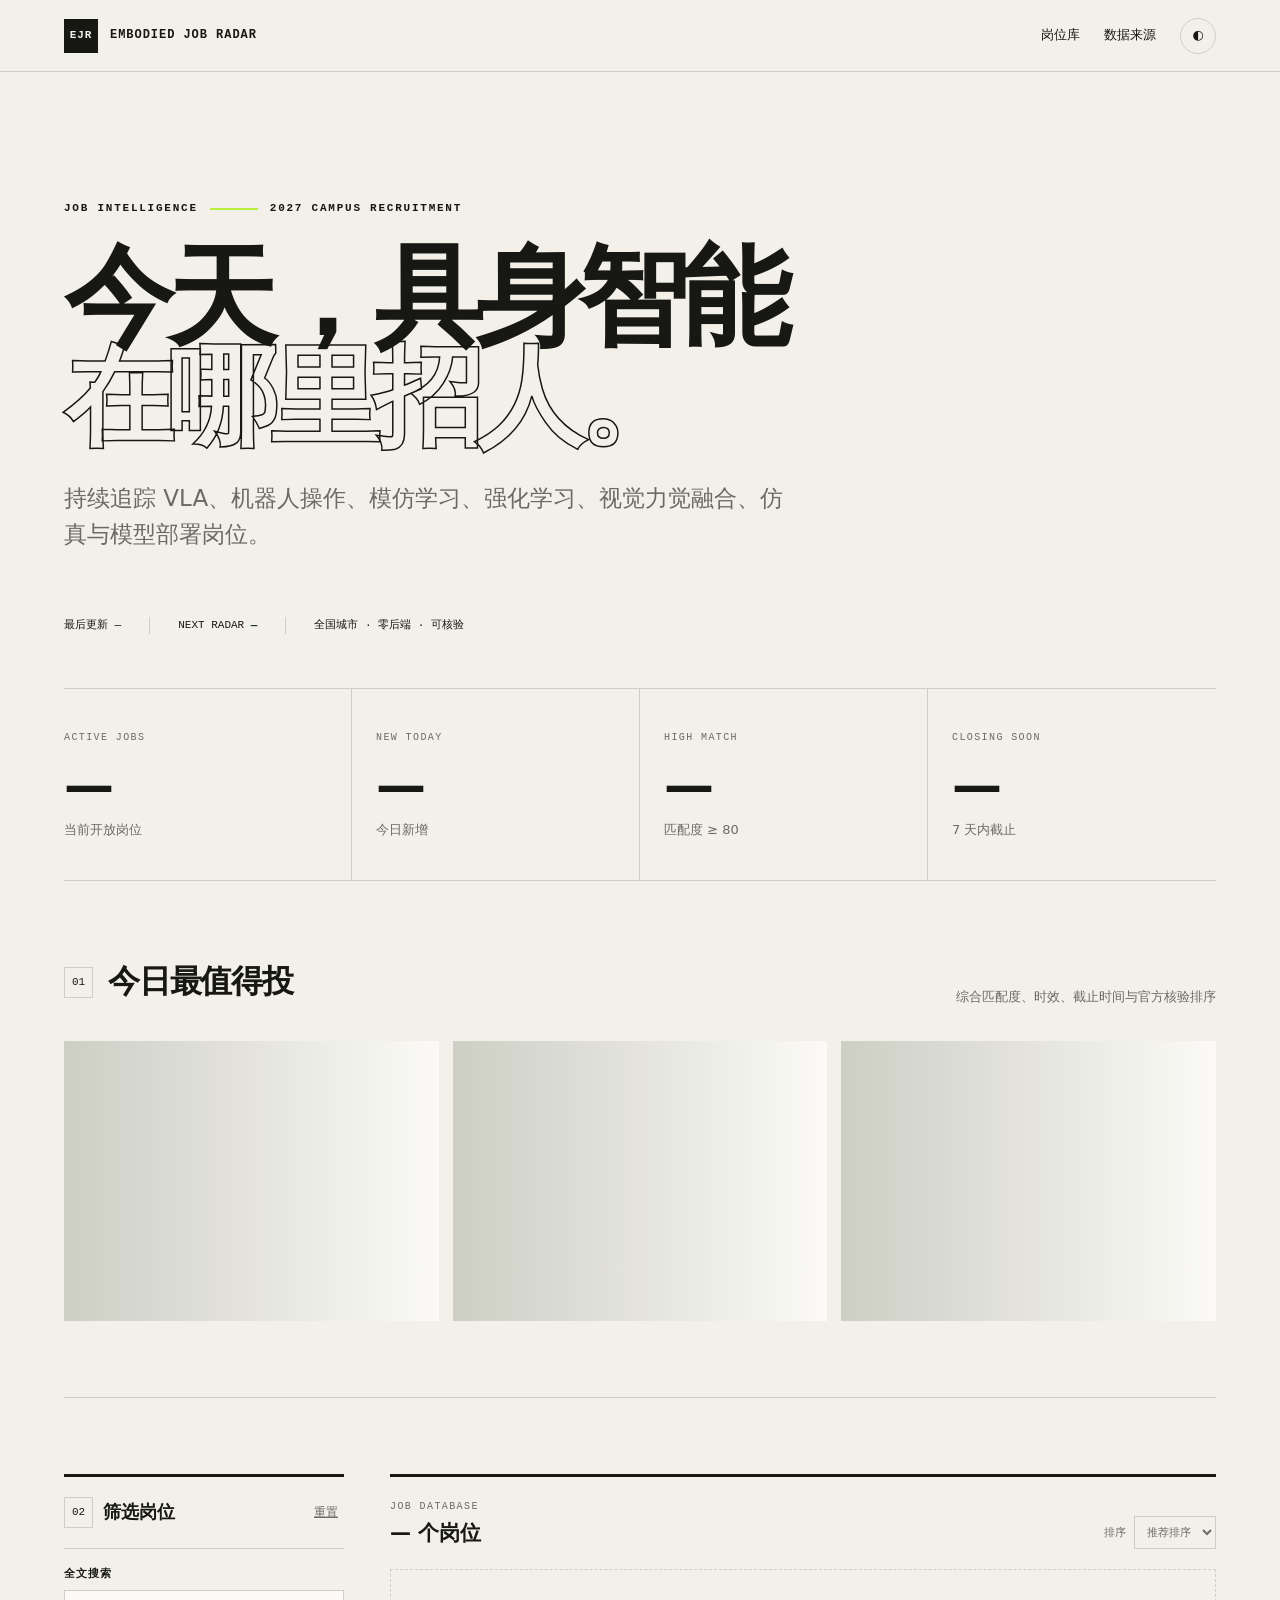
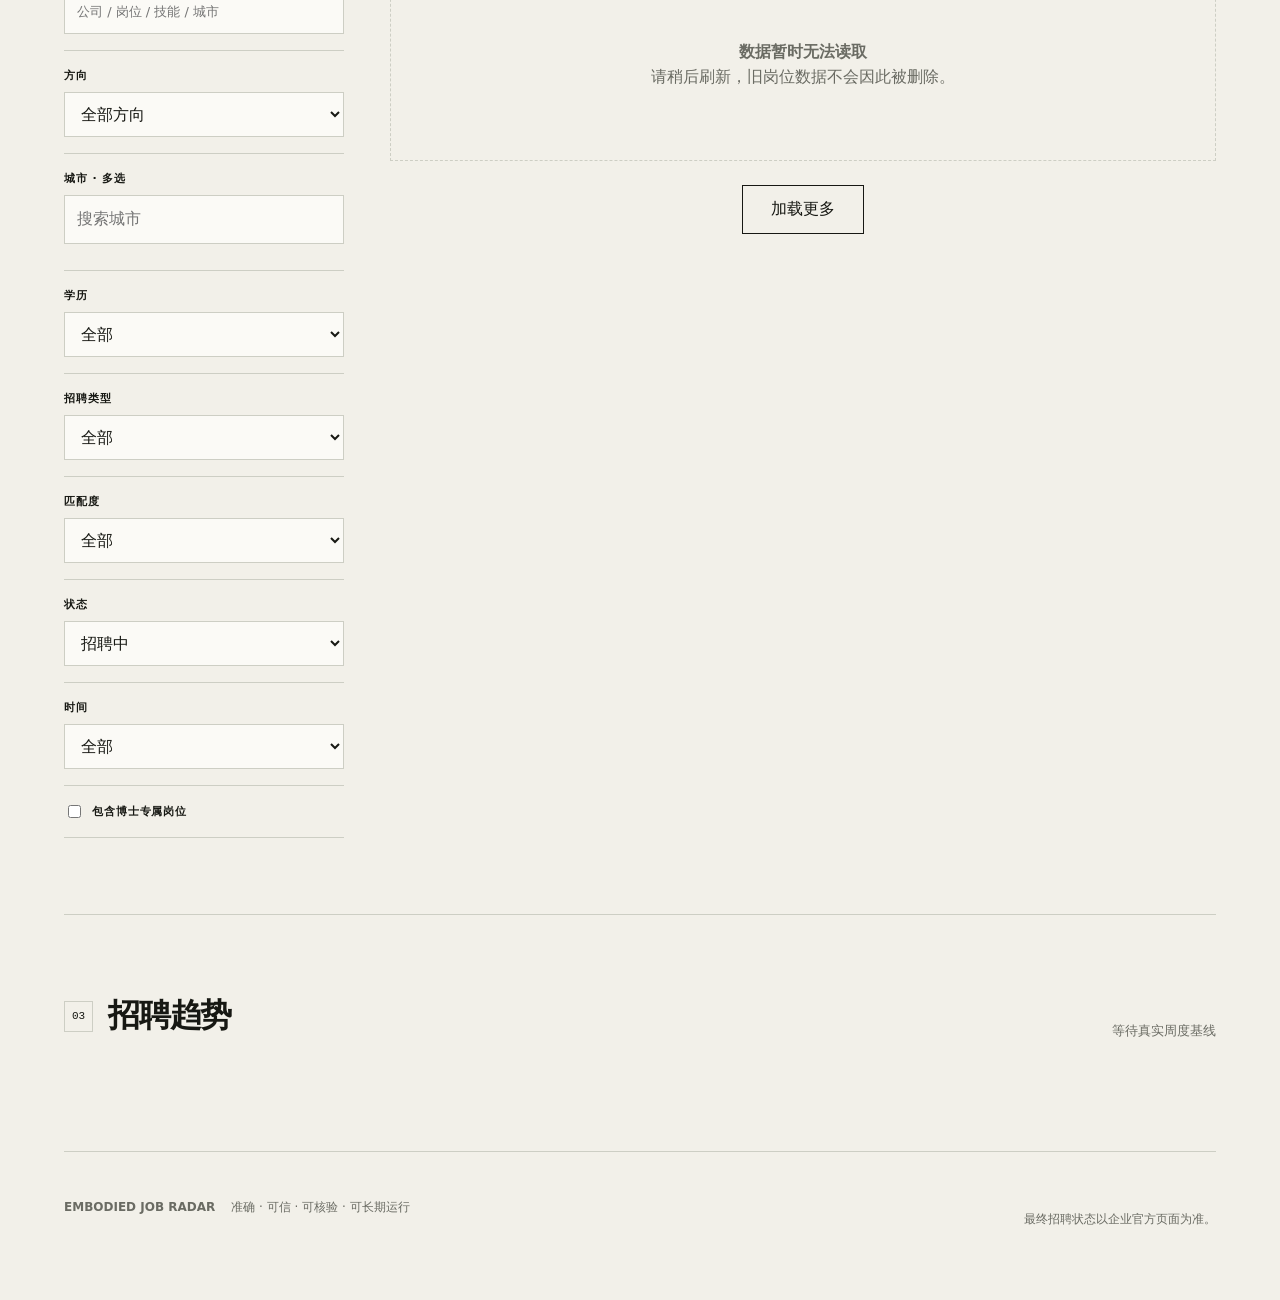
==== web/index.html @ 6707a31b "feat: launch Embodied Job Radar" ====
<!doctype html>
<html lang="zh-CN">
<head>
  <meta charset="utf-8">
  <meta name="viewport" content="width=device-width,initial-scale=1">
  <title>Embodied Job Radar｜具身智能校招岗位追踪</title>
  <meta name="description" content="持续追踪VLA、机器人操作、模仿学习、强化学习、视觉力觉融合、仿真与模型部署岗位。">
  <meta property="og:title" content="Embodied Job Radar｜具身智能校招岗位追踪">
  <meta property="og:description" content="真实、可信、可核验的具身智能岗位雷达。">
  <meta property="og:type" content="website">
  <link rel="stylesheet" href="assets/style.css">
</head>
<body>
  <header class="topbar">
    <a class="brand" href="./" aria-label="Embodied Job Radar 首页"><span class="brand-mark">EJR</span><span>EMBODIED JOB RADAR</span></a>
    <nav><a href="#jobs">岗位库</a><a href="sources/">数据来源</a><button id="themeButton" class="icon-button" type="button" aria-label="切换主题">◐</button></nav>
  </header>

  <main>
    <section class="hero">
      <div class="eyebrow">JOB INTELLIGENCE <span></span> 2027 CAMPUS RECRUITMENT</div>
      <h1>今天，具身智能<br><em>在哪里招人。</em></h1>
      <p>持续追踪 VLA、机器人操作、模仿学习、强化学习、视觉力觉融合、仿真与模型部署岗位。</p>
      <div class="hero-meta"><span id="lastUpdate">最后更新 —</span><span>NEXT RADAR <b id="nextRadar">—</b></span><span>全国城市 · 零后端 · 可核验</span></div>
    </section>

    <section class="stat-grid" aria-label="岗位统计">
      <article><small>ACTIVE JOBS</small><strong id="statActive">—</strong><span>当前开放岗位</span></article>
      <article><small>NEW TODAY</small><strong id="statNew">—</strong><span>今日新增</span></article>
      <article><small>HIGH MATCH</small><strong id="statHigh">—</strong><span>匹配度 ≥ 80</span></article>
      <article><small>CLOSING SOON</small><strong id="statClosing">—</strong><span>7 天内截止</span></article>
    </section>

    <section class="priority-section">
      <div class="section-heading"><div><span class="index">01</span><h2>今日最值得投</h2></div><p>综合匹配度、时效、截止时间与官方核验排序</p></div>
      <div id="priorityJobs" class="priority-grid"><div class="skeleton"></div><div class="skeleton"></div><div class="skeleton"></div></div>
    </section>

    <section id="jobs" class="jobs-layout">
      <aside class="filters">
        <div class="filter-header"><div><span class="index">02</span><h2>筛选岗位</h2></div><button id="resetFilters" type="button">重置</button></div>
        <label class="search-field"><span>全文搜索</span><input id="searchInput" type="search" placeholder="公司 / 岗位 / 技能 / 城市" autocomplete="off"></label>
        <label><span>方向</span><select id="topicFilter"><option value="">全部方向</option></select></label>
        <div class="city-filter"><span>城市 · 多选</span><input id="citySearch" type="search" placeholder="搜索城市"><div id="cityOptions" class="city-options"></div></div>
        <label><span>学历</span><select id="degreeFilter"><option value="">全部</option><option>本科</option><option>硕士</option><option>博士</option><option>不限</option></select></label>
        <label><span>招聘类型</span><select id="typeFilter"><option value="">全部</option><option>正式校招</option><option>提前批</option><option>实习</option><option>实习转正</option></select></label>
        <label><span>匹配度</span><select id="scoreFilter"><option value="0">全部</option><option value="90">S · 90+</option><option value="80">A · 80+</option><option value="70">B · 70+</option></select></label>
        <label><span>状态</span><select id="statusFilter"><option value="active" selected>招聘中</option><option value="closing_soon">即将截止</option><option value="unknown">状态未知</option><option value="expired">历史岗位</option><option value="all">全部</option></select></label>
        <label><span>时间</span><select id="timeFilter"><option value="0">全部</option><option value="1">今日新增</option><option value="3">近 3 天</option><option value="7">近 7 天</option><option value="30">近 30 天</option></select></label>
        <label class="toggle-row"><input id="doctoralToggle" type="checkbox"><span>包含博士专属岗位</span></label>
      </aside>

      <div class="results">
        <div class="results-toolbar"><div><small>JOB DATABASE</small><strong><span id="resultCount">—</span> 个岗位</strong></div><label>排序<select id="sortSelect"><option value="recommended">推荐排序</option><option value="published">最新发布</option><option value="seen">最新发现</option><option value="match">匹配度</option><option value="deadline">截止日期</option><option value="company">公司</option></select></label></div>
        <div id="jobList" class="job-list" aria-live="polite"></div>
        <button id="loadMore" class="load-more" type="button">加载更多</button>
      </div>
    </section>

    <section class="trend-section">
      <div class="section-heading"><div><span class="index">03</span><h2>招聘趋势</h2></div><p id="trendStatus">等待真实周度基线</p></div>
      <div id="topicStats" class="topic-stats"></div>
    </section>
  </main>

  <footer><div><b>EMBODIED JOB RADAR</b><span>准确 · 可信 · 可核验 · 可长期运行</span></div><p>最终招聘状态以企业官方页面为准。</p></footer>
  <script src="assets/app.js" defer></script>
</body>
</html>
---- web/assets/style.css ----
:root{--bg:#f2f0e9;--paper:#fbfaf6;--ink:#171813;--muted:#6a6b63;--line:#cdcec4;--accent:#b8ef3d;--accent-2:#172e23;--danger:#b34d2d;--shadow:0 12px 40px rgba(28,32,22,.08);color-scheme:light}
[data-theme="dark"]{--bg:#11130f;--paper:#191c16;--ink:#eff2e9;--muted:#9ba092;--line:#383d34;--accent:#b8ef3d;--accent-2:#dcefd0;--danger:#ed8d6c;--shadow:0 14px 50px rgba(0,0,0,.25);color-scheme:dark}
*{box-sizing:border-box}html{scroll-behavior:smooth}body{margin:0;background:var(--bg);color:var(--ink);font-family:Inter,"PingFang SC","Microsoft YaHei",system-ui,sans-serif;line-height:1.55}a{color:inherit;text-decoration:none}button,input,select{font:inherit;color:inherit}button,select{cursor:pointer}.topbar{height:72px;padding:0 clamp(20px,5vw,78px);border-bottom:1px solid var(--line);display:flex;align-items:center;justify-content:space-between;position:sticky;top:0;background:color-mix(in srgb,var(--bg) 92%,transparent);backdrop-filter:blur(16px);z-index:20}.brand{display:flex;gap:12px;align-items:center;font-family:ui-monospace,SFMono-Regular,Menlo,monospace;font-size:12px;font-weight:800;letter-spacing:.08em}.brand-mark{display:grid;place-items:center;width:34px;height:34px;background:var(--ink);color:var(--bg);font-size:11px}.topbar nav{display:flex;align-items:center;gap:24px;font-size:13px}.topbar nav a:hover{text-decoration:underline;text-underline-offset:5px}.icon-button{border:1px solid var(--line);background:transparent;width:36px;height:36px;border-radius:50%}main{max-width:1600px;margin:auto;padding:0 clamp(20px,5vw,78px)}.hero{padding:clamp(72px,10vw,150px) 0 54px;border-bottom:1px solid var(--line);position:relative}.eyebrow{font-family:ui-monospace,SFMono-Regular,Menlo,monospace;font-size:11px;font-weight:700;letter-spacing:.16em;display:flex;align-items:center;gap:12px}.eyebrow span{width:48px;height:2px;background:var(--accent)}.hero h1,.sources-hero h1{font-size:clamp(52px,8.6vw,126px);line-height:.91;letter-spacing:-.065em;margin:30px 0 34px;max-width:1200px;font-weight:720}.hero h1 em,.sources-hero h1 em{font-style:normal;color:transparent;-webkit-text-stroke:1.5px var(--ink)}.hero>p,.sources-hero>p{max-width:720px;font-size:clamp(17px,2vw,23px);color:var(--muted)}.hero-meta{margin-top:64px;display:flex;gap:28px;flex-wrap:wrap;font-family:ui-monospace,SFMono-Regular,Menlo,monospace;font-size:11px;text-transform:uppercase}.hero-meta span+span{border-left:1px solid var(--line);padding-left:28px}.hero-meta b{color:var(--accent-2)}.stat-grid{display:grid;grid-template-columns:repeat(4,1fr);border-bottom:1px solid var(--line)}.stat-grid article{padding:34px 24px 38px;border-right:1px solid var(--line)}.stat-grid article:first-child{padding-left:0}.stat-grid article:last-child{border-right:0}.stat-grid small,.results-toolbar small{font-family:ui-monospace,SFMono-Regular,Menlo,monospace;color:var(--muted);font-size:10px;letter-spacing:.14em}.stat-grid strong{display:block;font-size:50px;line-height:1.1;margin:12px 0 3px;letter-spacing:-.05em}.stat-grid span{font-size:13px;color:var(--muted)}.priority-section,.trend-section,.company-content{padding:76px 0;border-bottom:1px solid var(--line)}.section-heading{display:flex;align-items:flex-end;justify-content:space-between;margin-bottom:34px;gap:20px}.section-heading>div{display:flex;align-items:center;gap:15px}.section-heading h2{font-size:32px;margin:0;letter-spacing:-.04em}.section-heading p{color:var(--muted);font-size:13px;margin:0}.index{font-family:ui-monospace,SFMono-Regular,Menlo,monospace;font-size:11px;border:1px solid var(--line);padding:6px 7px}.priority-grid{display:grid;grid-template-columns:repeat(3,1fr);gap:14px}.priority-card{min-height:280px;background:var(--ink);color:var(--bg);padding:28px;display:flex;flex-direction:column;transition:transform .2s}.priority-card:hover{transform:translateY(-4px)}.priority-card:nth-child(1){background:var(--accent);color:#18200f}.priority-card .rank{font:700 11px ui-monospace,monospace;letter-spacing:.12em}.priority-card h3{font-size:23px;line-height:1.2;margin:28px 0 8px}.priority-card .company{opacity:.7}.priority-card .priority-footer{margin-top:auto;display:flex;justify-content:space-between;align-items:flex-end}.priority-card strong{font-size:38px;letter-spacing:-.04em}.priority-card small{display:block;opacity:.65}.skeleton{height:280px;background:linear-gradient(90deg,var(--line),var(--paper),var(--line));background-size:200%;animation:pulse 1.5s infinite}@keyframes pulse{to{background-position:-200% 0}}.jobs-layout{display:grid;grid-template-columns:280px minmax(0,1fr);gap:46px;padding:76px 0;border-bottom:1px solid var(--line)}.filters{align-self:start;position:sticky;top:96px;border-top:3px solid var(--ink)}.filter-header{display:flex;justify-content:space-between;align-items:center;padding:20px 0;border-bottom:1px solid var(--line)}.filter-header>div{display:flex;align-items:center;gap:10px}.filter-header h2{font-size:18px;margin:0}.filter-header button{border:0;background:none;font-size:12px;color:var(--muted);text-decoration:underline}.filters>label,.city-filter{display:block;padding:16px 0;border-bottom:1px solid var(--line)}.filters label>span,.city-filter>span{display:block;font-size:11px;font-weight:750;letter-spacing:.08em;margin-bottom:8px}.filters input[type=search],.filters select{width:100%;border:1px solid var(--line);background:var(--paper);padding:11px 12px;border-radius:0}.search-field input{font-size:13px}.city-filter>input{width:100%;border:0;border-bottom:1px solid var(--line);background:transparent;padding:8px 0;margin-bottom:10px}.city-options{display:flex;gap:7px;flex-wrap:wrap;max-height:118px;overflow:auto}.city-options label{position:relative}.city-options input{position:absolute;opacity:0}.city-options span{display:block;border:1px solid var(--line);padding:5px 8px;font-size:11px}.city-options input:checked+span{background:var(--ink);color:var(--bg);border-color:var(--ink)}.toggle-row{display:flex!important;align-items:center;gap:8px}.toggle-row input{accent-color:var(--accent-2)}.toggle-row span{margin:0!important}.results-toolbar{display:flex;align-items:flex-end;justify-content:space-between;border-top:3px solid var(--ink);padding:15px 0 20px}.results-toolbar strong{display:block;font-size:21px}.results-toolbar label{font-size:11px;color:var(--muted);display:flex;align-items:center;gap:8px}.results-toolbar select{background:transparent;border:1px solid var(--line);padding:8px}.job-list{display:grid;gap:10px}.job-card{background:var(--paper);border:1px solid var(--line);padding:24px;display:grid;grid-template-columns:minmax(0,1fr) 152px;gap:24px;transition:border-color .2s,box-shadow .2s}.job-card:hover{border-color:var(--ink);box-shadow:var(--shadow)}.job-card header{display:flex;justify-content:space-between;gap:16px}.job-card h3{font-size:21px;line-height:1.25;margin:4px 0 7px;letter-spacing:-.025em}.job-card .company-link{font-size:12px;font-weight:750;color:var(--muted)}.badge-row,.tag-row{display:flex;gap:6px;flex-wrap:wrap}.badge,.tag{font:700 9px ui-monospace,monospace;letter-spacing:.06em;border:1px solid var(--line);padding:4px 6px}.badge.official{background:var(--accent);color:#17200d;border-color:var(--accent)}.badge.warn{color:var(--danger)}.job-meta{font-size:12px;color:var(--muted);margin:13px 0}.tag-row{margin:14px 0}.tag{font-family:inherit;font-size:10px;background:color-mix(in srgb,var(--accent) 16%,transparent);border-color:color-mix(in srgb,var(--accent-2) 20%,var(--line))}.analysis{display:grid;grid-template-columns:1fr 1fr;gap:16px;margin-top:18px;padding-top:16px;border-top:1px solid var(--line)}.analysis h4{font-size:11px;margin:0 0 7px}.analysis ul{list-style:none;margin:0;padding:0;font-size:11px;color:var(--muted)}.analysis li{margin:4px 0}.analysis .reasons li:before{content:"✓ ";color:var(--accent-2);font-weight:bold}.analysis .gaps li:before{content:"△ ";color:var(--danger)}.dates{display:flex;gap:16px;flex-wrap:wrap;font:10px ui-monospace,monospace;color:var(--muted);margin-top:18px}.score-column{border-left:1px solid var(--line);padding-left:20px;display:flex;flex-direction:column;align-items:flex-start}.score-column small{font:10px ui-monospace,monospace;color:var(--muted)}.score{font-size:46px;font-weight:750;letter-spacing:-.06em;line-height:1;margin:8px 0}.score b{font-size:18px;color:var(--accent-2)}.recommendation{font-size:11px;font-weight:700}.apply-button{margin-top:auto;width:100%;border:0;background:var(--ink);color:var(--bg);padding:11px;text-align:center;font-size:12px;font-weight:750}.apply-button.secondary{background:transparent;color:var(--ink);border:1px solid var(--ink)}.load-more{display:block;margin:24px auto 0;border:1px solid var(--ink);background:transparent;padding:11px 28px}.empty{padding:70px 24px;text-align:center;border:1px dashed var(--line);color:var(--muted)}.topic-stats{display:flex;flex-wrap:wrap;gap:10px}.topic-stat{border:1px solid var(--line);background:var(--paper);padding:15px 18px;min-width:150px}.topic-stat b{display:block;font-size:24px}.topic-stat span{font-size:11px;color:var(--muted)}footer{max-width:1600px;margin:0 auto;padding:46px clamp(20px,5vw,78px) 60px;display:flex;justify-content:space-between;color:var(--muted);font-size:12px}footer div{display:flex;gap:16px}.sources-hero,.company-hero{padding:110px 0 70px;border-bottom:1px solid var(--line)}.sources-hero{max-width:1200px}.source-ladder{display:grid;grid-template-columns:repeat(3,1fr);border-bottom:1px solid var(--line)}.source-ladder article{padding:45px 34px;border-right:1px solid var(--line)}.source-ladder article:last-child{border-right:0}.source-ladder b,.method-grid span{font:700 11px ui-monospace,monospace;color:var(--accent-2)}.source-ladder h2{font-size:24px}.source-ladder p,.method-grid p{font-size:13px;color:var(--muted)}.method-grid{display:grid;grid-template-columns:repeat(2,1fr);gap:1px;background:var(--line);margin:70px 0}.method-grid article{background:var(--bg);padding:34px}.method-grid h3{font-size:19px}.source-report{padding:30px 0 80px}.source-report h2{font-size:28px}.report-row{display:grid;grid-template-columns:1fr auto;gap:20px;border-top:1px solid var(--line);padding:14px 0;font-size:13px}.company-hero h1{font-size:clamp(48px,7vw,90px);margin:10px 0 20px;letter-spacing:-.055em}.company-summary{display:flex;gap:28px;flex-wrap:wrap}.company-summary span{font:11px ui-monospace,monospace;color:var(--muted)}.skill-cloud{display:flex;gap:8px;flex-wrap:wrap;margin-top:24px}.skill-cloud b{border:1px solid var(--line);padding:6px 9px;font-size:11px}
@media(max-width:980px){.stat-grid{grid-template-columns:repeat(2,1fr)}.stat-grid article:nth-child(2){border-right:0}.priority-grid{grid-template-columns:1fr}.priority-card{min-height:220px}.jobs-layout{grid-template-columns:1fr}.filters{position:static}.source-ladder{grid-template-columns:1fr}.source-ladder article{border-right:0;border-bottom:1px solid var(--line)}}
@media(max-width:680px){.topbar{height:60px;padding:0 16px}.brand span:last-child,.topbar nav a:first-child{display:none}.topbar nav{gap:12px}main{padding:0 16px}.hero{padding-top:70px}.hero h1,.sources-hero h1{font-size:50px}.hero-meta{margin-top:38px;gap:12px}.hero-meta span+span{padding-left:12px}.stat-grid article{padding:24px 16px}.stat-grid article:nth-child(odd){padding-left:0}.stat-grid strong{font-size:40px}.section-heading{align-items:flex-start;flex-direction:column}.jobs-layout,.priority-section,.trend-section{padding:54px 0}.job-card{grid-template-columns:1fr;padding:19px}.job-card header{flex-direction:column}.score-column{border-left:0;border-top:1px solid var(--line);padding:15px 0 0;display:grid;grid-template-columns:1fr auto;align-items:center}.score-column .apply-button{grid-column:1/-1;margin-top:14px}.analysis{grid-template-columns:1fr}.method-grid{grid-template-columns:1fr}.source-ladder article{padding:30px 0}.sources-hero{padding-top:80px}footer{padding:34px 16px 48px;flex-direction:column;gap:12px}footer div{flex-direction:column;gap:4px}}
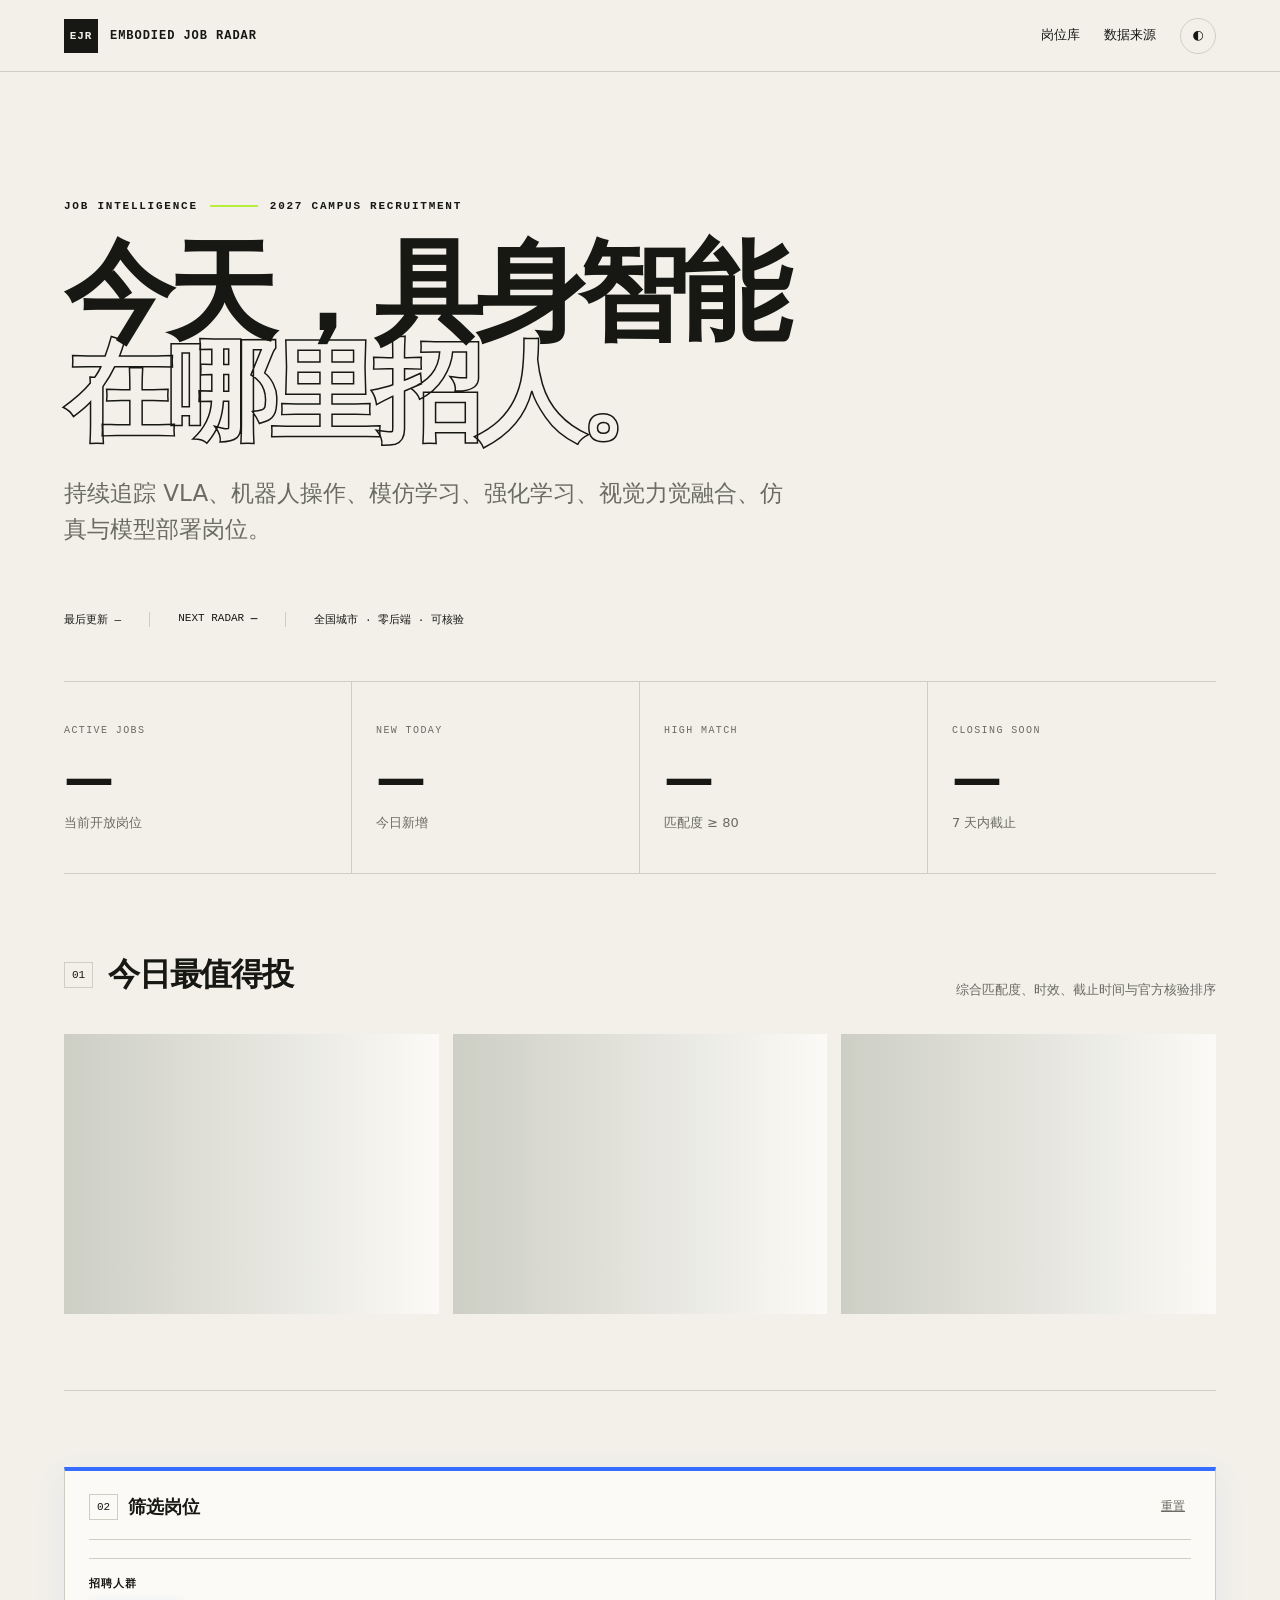
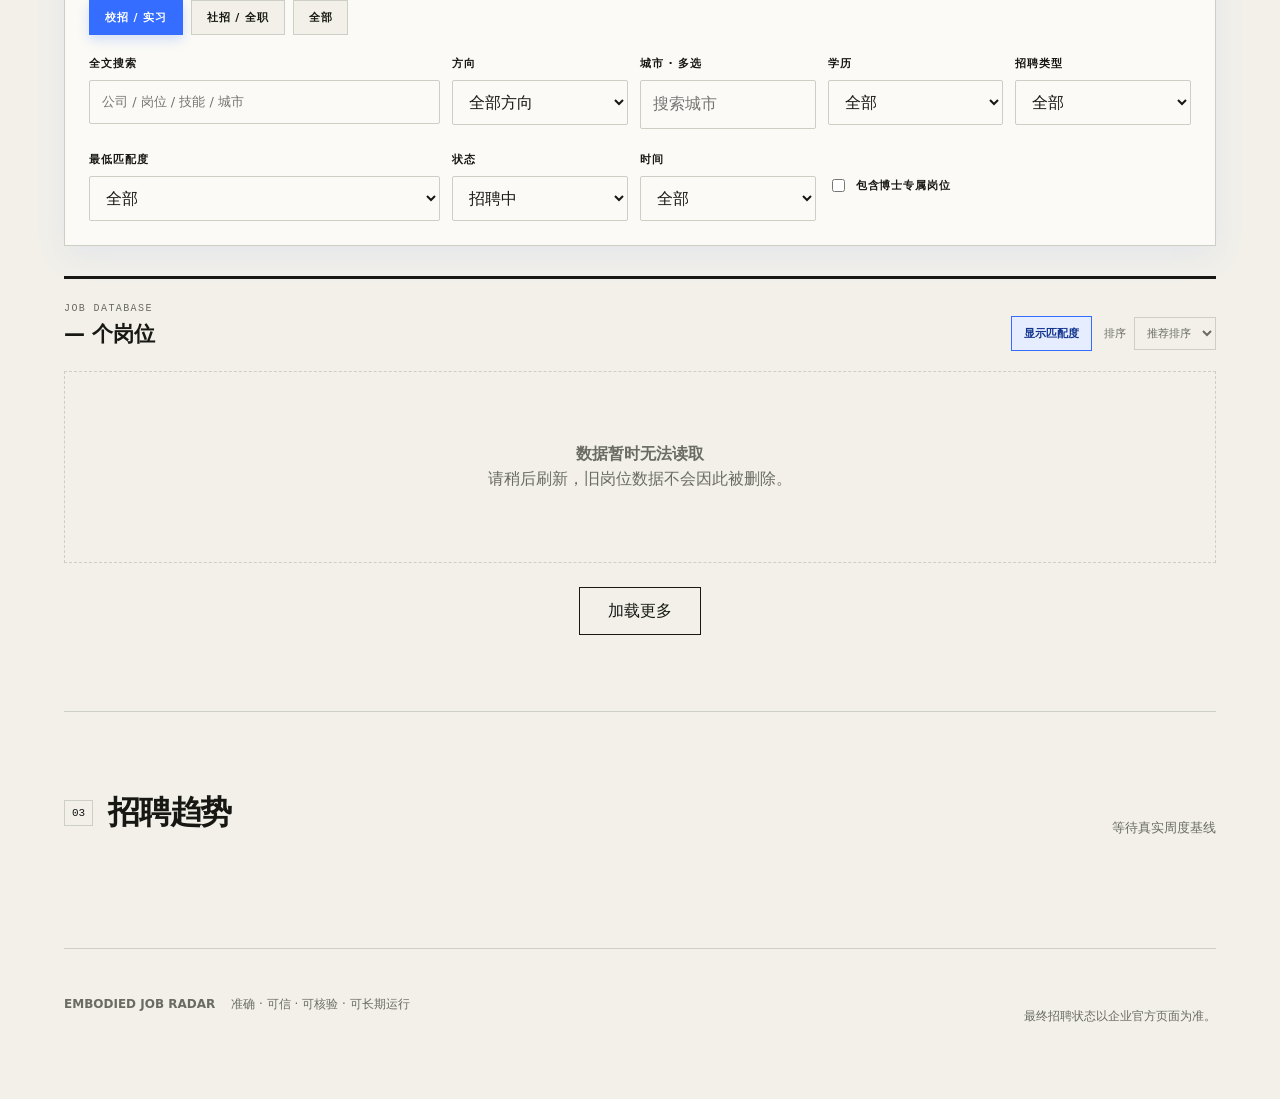
==== commit c483c4d5: "feat: refine radar filters and job cards" ====
--- a/web/index.html
+++ b/web/index.html
@@ -39,19 +39,22 @@
     <section id="jobs" class="jobs-layout">
       <aside class="filters">
         <div class="filter-header"><div><span class="index">02</span><h2>筛选岗位</h2></div><button id="resetFilters" type="button">重置</button></div>
-        <label class="search-field"><span>全文搜索</span><input id="searchInput" type="search" placeholder="公司 / 岗位 / 技能 / 城市" autocomplete="off"></label>
-        <label><span>方向</span><select id="topicFilter"><option value="">全部方向</option></select></label>
-        <div class="city-filter"><span>城市 · 多选</span><input id="citySearch" type="search" placeholder="搜索城市"><div id="cityOptions" class="city-options"></div></div>
-        <label><span>学历</span><select id="degreeFilter"><option value="">全部</option><option>本科</option><option>硕士</option><option>博士</option><option>不限</option></select></label>
-        <label><span>招聘类型</span><select id="typeFilter"><option value="">全部</option><option>正式校招</option><option>提前批</option><option>实习</option><option>实习转正</option></select></label>
-        <label><span>匹配度</span><select id="scoreFilter"><option value="0">全部</option><option value="90">S · 90+</option><option value="80">A · 80+</option><option value="70">B · 70+</option></select></label>
-        <label><span>状态</span><select id="statusFilter"><option value="active" selected>招聘中</option><option value="closing_soon">即将截止</option><option value="unknown">状态未知</option><option value="expired">历史岗位</option><option value="all">全部</option></select></label>
-        <label><span>时间</span><select id="timeFilter"><option value="0">全部</option><option value="1">今日新增</option><option value="3">近 3 天</option><option value="7">近 7 天</option><option value="30">近 30 天</option></select></label>
-        <label class="toggle-row"><input id="doctoralToggle" type="checkbox"><span>包含博士专属岗位</span></label>
+        <div class="filter-grid">
+          <div class="audience-filter"><span>招聘人群</span><div class="segmented" role="radiogroup" aria-label="招聘人群"><label><input type="radio" name="audience" value="campus" checked><span>校招 / 实习</span></label><label><input type="radio" name="audience" value="social"><span>社招 / 全职</span></label><label><input type="radio" name="audience" value="all"><span>全部</span></label></div></div>
+          <label class="search-field"><span>全文搜索</span><input id="searchInput" type="search" placeholder="公司 / 岗位 / 技能 / 城市" autocomplete="off"></label>
+          <label><span>方向</span><select id="topicFilter"><option value="">全部方向</option></select></label>
+          <div class="city-filter"><span>城市 · 多选</span><input id="citySearch" type="search" placeholder="搜索城市"><div id="cityOptions" class="city-options"></div></div>
+          <label><span>学历</span><select id="degreeFilter"><option value="">全部</option><option>本科</option><option>硕士</option><option>博士</option><option>不限</option></select></label>
+          <label><span>招聘类型</span><select id="typeFilter"><option value="">全部</option><option>正式校招</option><option>提前批</option><option>实习</option><option>实习转正</option><option>社招</option><option>全职</option></select></label>
+          <label><span>最低匹配度</span><select id="scoreFilter"><option value="0">全部</option><option value="90">S · 90+</option><option value="80">A · 80+</option><option value="70">B · 70+</option></select></label>
+          <label><span>状态</span><select id="statusFilter"><option value="active" selected>招聘中</option><option value="closing_soon">即将截止</option><option value="unknown">状态未知</option><option value="expired">历史岗位</option><option value="all">全部</option></select></label>
+          <label><span>时间</span><select id="timeFilter"><option value="0">全部</option><option value="1">今日新增</option><option value="3">近 3 天</option><option value="7">近 7 天</option><option value="30">近 30 天</option></select></label>
+          <label class="toggle-row"><input id="doctoralToggle" type="checkbox"><span>包含博士专属岗位</span></label>
+        </div>
       </aside>
 
       <div class="results">
-        <div class="results-toolbar"><div><small>JOB DATABASE</small><strong><span id="resultCount">—</span> 个岗位</strong></div><label>排序<select id="sortSelect"><option value="recommended">推荐排序</option><option value="published">最新发布</option><option value="seen">最新发现</option><option value="match">匹配度</option><option value="deadline">截止日期</option><option value="company">公司</option></select></label></div>
+        <div class="results-toolbar"><div><small>JOB DATABASE</small><strong><span id="resultCount">—</span> 个岗位</strong></div><div class="results-actions"><button id="toggleScores" class="score-toggle" type="button" aria-pressed="false">显示匹配度</button><label>排序<select id="sortSelect"><option value="recommended">推荐排序</option><option value="published">最新发布</option><option value="seen">最新发现</option><option value="match">匹配度</option><option value="deadline">截止日期</option><option value="company">公司</option></select></label></div></div>
         <div id="jobList" class="job-list" aria-live="polite"></div>
         <button id="loadMore" class="load-more" type="button">加载更多</button>
       </div>
@@ -67,4 +70,3 @@
   <script src="assets/app.js" defer></script>
 </body>
 </html>
-
--- a/web/assets/style.css
+++ b/web/assets/style.css
@@ -1,6 +1,263 @@
-:root{--bg:#f2f0e9;--paper:#fbfaf6;--ink:#171813;--muted:#6a6b63;--line:#cdcec4;--accent:#b8ef3d;--accent-2:#172e23;--danger:#b34d2d;--shadow:0 12px 40px rgba(28,32,22,.08);color-scheme:light}
-[data-theme="dark"]{--bg:#11130f;--paper:#191c16;--ink:#eff2e9;--muted:#9ba092;--line:#383d34;--accent:#b8ef3d;--accent-2:#dcefd0;--danger:#ed8d6c;--shadow:0 14px 50px rgba(0,0,0,.25);color-scheme:dark}
-*{box-sizing:border-box}html{scroll-behavior:smooth}body{margin:0;background:var(--bg);color:var(--ink);font-family:Inter,"PingFang SC","Microsoft YaHei",system-ui,sans-serif;line-height:1.55}a{color:inherit;text-decoration:none}button,input,select{font:inherit;color:inherit}button,select{cursor:pointer}.topbar{height:72px;padding:0 clamp(20px,5vw,78px);border-bottom:1px solid var(--line);display:flex;align-items:center;justify-content:space-between;position:sticky;top:0;background:color-mix(in srgb,var(--bg) 92%,transparent);backdrop-filter:blur(16px);z-index:20}.brand{display:flex;gap:12px;align-items:center;font-family:ui-monospace,SFMono-Regular,Menlo,monospace;font-size:12px;font-weight:800;letter-spacing:.08em}.brand-mark{display:grid;place-items:center;width:34px;height:34px;background:var(--ink);color:var(--bg);font-size:11px}.topbar nav{display:flex;align-items:center;gap:24px;font-size:13px}.topbar nav a:hover{text-decoration:underline;text-underline-offset:5px}.icon-button{border:1px solid var(--line);background:transparent;width:36px;height:36px;border-radius:50%}main{max-width:1600px;margin:auto;padding:0 clamp(20px,5vw,78px)}.hero{padding:clamp(72px,10vw,150px) 0 54px;border-bottom:1px solid var(--line);position:relative}.eyebrow{font-family:ui-monospace,SFMono-Regular,Menlo,monospace;font-size:11px;font-weight:700;letter-spacing:.16em;display:flex;align-items:center;gap:12px}.eyebrow span{width:48px;height:2px;background:var(--accent)}.hero h1,.sources-hero h1{font-size:clamp(52px,8.6vw,126px);line-height:.91;letter-spacing:-.065em;margin:30px 0 34px;max-width:1200px;font-weight:720}.hero h1 em,.sources-hero h1 em{font-style:normal;color:transparent;-webkit-text-stroke:1.5px var(--ink)}.hero>p,.sources-hero>p{max-width:720px;font-size:clamp(17px,2vw,23px);color:var(--muted)}.hero-meta{margin-top:64px;display:flex;gap:28px;flex-wrap:wrap;font-family:ui-monospace,SFMono-Regular,Menlo,monospace;font-size:11px;text-transform:uppercase}.hero-meta span+span{border-left:1px solid var(--line);padding-left:28px}.hero-meta b{color:var(--accent-2)}.stat-grid{display:grid;grid-template-columns:repeat(4,1fr);border-bottom:1px solid var(--line)}.stat-grid article{padding:34px 24px 38px;border-right:1px solid var(--line)}.stat-grid article:first-child{padding-left:0}.stat-grid article:last-child{border-right:0}.stat-grid small,.results-toolbar small{font-family:ui-monospace,SFMono-Regular,Menlo,monospace;color:var(--muted);font-size:10px;letter-spacing:.14em}.stat-grid strong{display:block;font-size:50px;line-height:1.1;margin:12px 0 3px;letter-spacing:-.05em}.stat-grid span{font-size:13px;color:var(--muted)}.priority-section,.trend-section,.company-content{padding:76px 0;border-bottom:1px solid var(--line)}.section-heading{display:flex;align-items:flex-end;justify-content:space-between;margin-bottom:34px;gap:20px}.section-heading>div{display:flex;align-items:center;gap:15px}.section-heading h2{font-size:32px;margin:0;letter-spacing:-.04em}.section-heading p{color:var(--muted);font-size:13px;margin:0}.index{font-family:ui-monospace,SFMono-Regular,Menlo,monospace;font-size:11px;border:1px solid var(--line);padding:6px 7px}.priority-grid{display:grid;grid-template-columns:repeat(3,1fr);gap:14px}.priority-card{min-height:280px;background:var(--ink);color:var(--bg);padding:28px;display:flex;flex-direction:column;transition:transform .2s}.priority-card:hover{transform:translateY(-4px)}.priority-card:nth-child(1){background:var(--accent);color:#18200f}.priority-card .rank{font:700 11px ui-monospace,monospace;letter-spacing:.12em}.priority-card h3{font-size:23px;line-height:1.2;margin:28px 0 8px}.priority-card .company{opacity:.7}.priority-card .priority-footer{margin-top:auto;display:flex;justify-content:space-between;align-items:flex-end}.priority-card strong{font-size:38px;letter-spacing:-.04em}.priority-card small{display:block;opacity:.65}.skeleton{height:280px;background:linear-gradient(90deg,var(--line),var(--paper),var(--line));background-size:200%;animation:pulse 1.5s infinite}@keyframes pulse{to{background-position:-200% 0}}.jobs-layout{display:grid;grid-template-columns:280px minmax(0,1fr);gap:46px;padding:76px 0;border-bottom:1px solid var(--line)}.filters{align-self:start;position:sticky;top:96px;border-top:3px solid var(--ink)}.filter-header{display:flex;justify-content:space-between;align-items:center;padding:20px 0;border-bottom:1px solid var(--line)}.filter-header>div{display:flex;align-items:center;gap:10px}.filter-header h2{font-size:18px;margin:0}.filter-header button{border:0;background:none;font-size:12px;color:var(--muted);text-decoration:underline}.filters>label,.city-filter{display:block;padding:16px 0;border-bottom:1px solid var(--line)}.filters label>span,.city-filter>span{display:block;font-size:11px;font-weight:750;letter-spacing:.08em;margin-bottom:8px}.filters input[type=search],.filters select{width:100%;border:1px solid var(--line);background:var(--paper);padding:11px 12px;border-radius:0}.search-field input{font-size:13px}.city-filter>input{width:100%;border:0;border-bottom:1px solid var(--line);background:transparent;padding:8px 0;margin-bottom:10px}.city-options{display:flex;gap:7px;flex-wrap:wrap;max-height:118px;overflow:auto}.city-options label{position:relative}.city-options input{position:absolute;opacity:0}.city-options span{display:block;border:1px solid var(--line);padding:5px 8px;font-size:11px}.city-options input:checked+span{background:var(--ink);color:var(--bg);border-color:var(--ink)}.toggle-row{display:flex!important;align-items:center;gap:8px}.toggle-row input{accent-color:var(--accent-2)}.toggle-row span{margin:0!important}.results-toolbar{display:flex;align-items:flex-end;justify-content:space-between;border-top:3px solid var(--ink);padding:15px 0 20px}.results-toolbar strong{display:block;font-size:21px}.results-toolbar label{font-size:11px;color:var(--muted);display:flex;align-items:center;gap:8px}.results-toolbar select{background:transparent;border:1px solid var(--line);padding:8px}.job-list{display:grid;gap:10px}.job-card{background:var(--paper);border:1px solid var(--line);padding:24px;display:grid;grid-template-columns:minmax(0,1fr) 152px;gap:24px;transition:border-color .2s,box-shadow .2s}.job-card:hover{border-color:var(--ink);box-shadow:var(--shadow)}.job-card header{display:flex;justify-content:space-between;gap:16px}.job-card h3{font-size:21px;line-height:1.25;margin:4px 0 7px;letter-spacing:-.025em}.job-card .company-link{font-size:12px;font-weight:750;color:var(--muted)}.badge-row,.tag-row{display:flex;gap:6px;flex-wrap:wrap}.badge,.tag{font:700 9px ui-monospace,monospace;letter-spacing:.06em;border:1px solid var(--line);padding:4px 6px}.badge.official{background:var(--accent);color:#17200d;border-color:var(--accent)}.badge.warn{color:var(--danger)}.job-meta{font-size:12px;color:var(--muted);margin:13px 0}.tag-row{margin:14px 0}.tag{font-family:inherit;font-size:10px;background:color-mix(in srgb,var(--accent) 16%,transparent);border-color:color-mix(in srgb,var(--accent-2) 20%,var(--line))}.analysis{display:grid;grid-template-columns:1fr 1fr;gap:16px;margin-top:18px;padding-top:16px;border-top:1px solid var(--line)}.analysis h4{font-size:11px;margin:0 0 7px}.analysis ul{list-style:none;margin:0;padding:0;font-size:11px;color:var(--muted)}.analysis li{margin:4px 0}.analysis .reasons li:before{content:"✓ ";color:var(--accent-2);font-weight:bold}.analysis .gaps li:before{content:"△ ";color:var(--danger)}.dates{display:flex;gap:16px;flex-wrap:wrap;font:10px ui-monospace,monospace;color:var(--muted);margin-top:18px}.score-column{border-left:1px solid var(--line);padding-left:20px;display:flex;flex-direction:column;align-items:flex-start}.score-column small{font:10px ui-monospace,monospace;color:var(--muted)}.score{font-size:46px;font-weight:750;letter-spacing:-.06em;line-height:1;margin:8px 0}.score b{font-size:18px;color:var(--accent-2)}.recommendation{font-size:11px;font-weight:700}.apply-button{margin-top:auto;width:100%;border:0;background:var(--ink);color:var(--bg);padding:11px;text-align:center;font-size:12px;font-weight:750}.apply-button.secondary{background:transparent;color:var(--ink);border:1px solid var(--ink)}.load-more{display:block;margin:24px auto 0;border:1px solid var(--ink);background:transparent;padding:11px 28px}.empty{padding:70px 24px;text-align:center;border:1px dashed var(--line);color:var(--muted)}.topic-stats{display:flex;flex-wrap:wrap;gap:10px}.topic-stat{border:1px solid var(--line);background:var(--paper);padding:15px 18px;min-width:150px}.topic-stat b{display:block;font-size:24px}.topic-stat span{font-size:11px;color:var(--muted)}footer{max-width:1600px;margin:0 auto;padding:46px clamp(20px,5vw,78px) 60px;display:flex;justify-content:space-between;color:var(--muted);font-size:12px}footer div{display:flex;gap:16px}.sources-hero,.company-hero{padding:110px 0 70px;border-bottom:1px solid var(--line)}.sources-hero{max-width:1200px}.source-ladder{display:grid;grid-template-columns:repeat(3,1fr);border-bottom:1px solid var(--line)}.source-ladder article{padding:45px 34px;border-right:1px solid var(--line)}.source-ladder article:last-child{border-right:0}.source-ladder b,.method-grid span{font:700 11px ui-monospace,monospace;color:var(--accent-2)}.source-ladder h2{font-size:24px}.source-ladder p,.method-grid p{font-size:13px;color:var(--muted)}.method-grid{display:grid;grid-template-columns:repeat(2,1fr);gap:1px;background:var(--line);margin:70px 0}.method-grid article{background:var(--bg);padding:34px}.method-grid h3{font-size:19px}.source-report{padding:30px 0 80px}.source-report h2{font-size:28px}.report-row{display:grid;grid-template-columns:1fr auto;gap:20px;border-top:1px solid var(--line);padding:14px 0;font-size:13px}.company-hero h1{font-size:clamp(48px,7vw,90px);margin:10px 0 20px;letter-spacing:-.055em}.company-summary{display:flex;gap:28px;flex-wrap:wrap}.company-summary span{font:11px ui-monospace,monospace;color:var(--muted)}.skill-cloud{display:flex;gap:8px;flex-wrap:wrap;margin-top:24px}.skill-cloud b{border:1px solid var(--line);padding:6px 9px;font-size:11px}
-@media(max-width:980px){.stat-grid{grid-template-columns:repeat(2,1fr)}.stat-grid article:nth-child(2){border-right:0}.priority-grid{grid-template-columns:1fr}.priority-card{min-height:220px}.jobs-layout{grid-template-columns:1fr}.filters{position:static}.source-ladder{grid-template-columns:1fr}.source-ladder article{border-right:0;border-bottom:1px solid var(--line)}}
-@media(max-width:680px){.topbar{height:60px;padding:0 16px}.brand span:last-child,.topbar nav a:first-child{display:none}.topbar nav{gap:12px}main{padding:0 16px}.hero{padding-top:70px}.hero h1,.sources-hero h1{font-size:50px}.hero-meta{margin-top:38px;gap:12px}.hero-meta span+span{padding-left:12px}.stat-grid article{padding:24px 16px}.stat-grid article:nth-child(odd){padding-left:0}.stat-grid strong{font-size:40px}.section-heading{align-items:flex-start;flex-direction:column}.jobs-layout,.priority-section,.trend-section{padding:54px 0}.job-card{grid-template-columns:1fr;padding:19px}.job-card header{flex-direction:column}.score-column{border-left:0;border-top:1px solid var(--line);padding:15px 0 0;display:grid;grid-template-columns:1fr auto;align-items:center}.score-column .apply-button{grid-column:1/-1;margin-top:14px}.analysis{grid-template-columns:1fr}.method-grid{grid-template-columns:1fr}.source-ladder article{padding:30px 0}.sources-hero{padding-top:80px}footer{padding:34px 16px 48px;flex-direction:column;gap:12px}footer div{flex-direction:column;gap:4px}}
-
+:root {
+  --bg: #f2f0e9;
+  --paper: #fbfaf6;
+  --ink: #171813;
+  --muted: #6a6b63;
+  --line: #cdcec4;
+  --accent: #b8ef3d;
+  --accent-2: #172e23;
+  --danger: #b34d2d;
+  --blue: #346dff;
+  --blue-deep: #12348d;
+  --blue-soft: #e5edff;
+  --shadow: 0 12px 40px rgba(28, 32, 22, .08);
+  color-scheme: light;
+}
+
+[data-theme="dark"] {
+  --bg: #11130f;
+  --paper: #191c16;
+  --ink: #eff2e9;
+  --muted: #9ba092;
+  --line: #383d34;
+  --accent: #b8ef3d;
+  --accent-2: #dcefd0;
+  --danger: #ed8d6c;
+  --blue: #6f94ff;
+  --blue-deep: #dce6ff;
+  --blue-soft: #1b2c58;
+  --shadow: 0 14px 50px rgba(0, 0, 0, .25);
+  color-scheme: dark;
+}
+
+* { box-sizing: border-box; }
+html { scroll-behavior: smooth; }
+body {
+  margin: 0;
+  background: var(--bg);
+  color: var(--ink);
+  font-family: Inter, "PingFang SC", "Microsoft YaHei", system-ui, sans-serif;
+  line-height: 1.55;
+}
+a { color: inherit; text-decoration: none; }
+button, input, select { font: inherit; color: inherit; }
+button, select { cursor: pointer; }
+
+.topbar {
+  height: 72px;
+  padding: 0 clamp(20px, 5vw, 78px);
+  border-bottom: 1px solid var(--line);
+  display: flex;
+  align-items: center;
+  justify-content: space-between;
+  position: sticky;
+  top: 0;
+  background: color-mix(in srgb, var(--bg) 92%, transparent);
+  backdrop-filter: blur(16px);
+  z-index: 20;
+}
+.brand {
+  display: flex;
+  gap: 12px;
+  align-items: center;
+  font: 800 12px ui-monospace, SFMono-Regular, Menlo, monospace;
+  letter-spacing: .08em;
+}
+.brand-mark { display: grid; place-items: center; width: 34px; height: 34px; background: var(--ink); color: var(--bg); font-size: 11px; }
+.topbar nav { display: flex; align-items: center; gap: 24px; font-size: 13px; }
+.topbar nav a:hover { text-decoration: underline; text-underline-offset: 5px; }
+.icon-button { border: 1px solid var(--line); background: transparent; width: 36px; height: 36px; border-radius: 50%; }
+main { max-width: 1600px; margin: auto; padding: 0 clamp(20px, 5vw, 78px); }
+
+.hero { padding: clamp(72px, 10vw, 150px) 0 54px; border-bottom: 1px solid var(--line); position: relative; }
+.eyebrow { display: flex; align-items: center; gap: 12px; font: 700 11px ui-monospace, SFMono-Regular, Menlo, monospace; letter-spacing: .16em; }
+.eyebrow span { width: 48px; height: 2px; background: var(--accent); }
+.hero h1, .sources-hero h1 { font-size: clamp(52px, 8.6vw, 126px); line-height: .91; letter-spacing: -.065em; margin: 30px 0 34px; max-width: 1200px; font-weight: 720; }
+.hero h1 em, .sources-hero h1 em { font-style: normal; color: transparent; -webkit-text-stroke: 1.5px var(--ink); }
+.hero > p, .sources-hero > p { max-width: 720px; font-size: clamp(17px, 2vw, 23px); color: var(--muted); }
+.hero-meta { margin-top: 64px; display: flex; gap: 28px; flex-wrap: wrap; font: 11px ui-monospace, SFMono-Regular, Menlo, monospace; text-transform: uppercase; }
+.hero-meta span + span { border-left: 1px solid var(--line); padding-left: 28px; }
+.hero-meta b { color: var(--accent-2); }
+
+.stat-grid { display: grid; grid-template-columns: repeat(4, 1fr); border-bottom: 1px solid var(--line); }
+.stat-grid article { padding: 34px 24px 38px; border-right: 1px solid var(--line); }
+.stat-grid article:first-child { padding-left: 0; }
+.stat-grid article:last-child { border-right: 0; }
+.stat-grid small, .results-toolbar small { color: var(--muted); font: 10px ui-monospace, SFMono-Regular, Menlo, monospace; letter-spacing: .14em; }
+.stat-grid strong { display: block; font-size: 50px; line-height: 1.1; margin: 12px 0 3px; letter-spacing: -.05em; }
+.stat-grid span { font-size: 13px; color: var(--muted); }
+
+.priority-section, .trend-section, .company-content { padding: 76px 0; border-bottom: 1px solid var(--line); }
+.section-heading { display: flex; align-items: flex-end; justify-content: space-between; margin-bottom: 34px; gap: 20px; }
+.section-heading > div { display: flex; align-items: center; gap: 15px; }
+.section-heading h2 { font-size: 32px; margin: 0; letter-spacing: -.04em; }
+.section-heading p { color: var(--muted); font-size: 13px; margin: 0; }
+.index { font: 11px ui-monospace, SFMono-Regular, Menlo, monospace; border: 1px solid var(--line); padding: 6px 7px; }
+.priority-grid { display: grid; grid-template-columns: repeat(3, 1fr); gap: 14px; }
+.priority-card { min-height: 280px; background: var(--ink); color: var(--bg); padding: 28px; display: flex; flex-direction: column; transition: transform .25s ease, box-shadow .25s ease; }
+.priority-card:hover { transform: translateY(-5px); box-shadow: 0 18px 34px rgba(23, 24, 19, .2); }
+.priority-card:nth-child(1) { background: var(--accent); color: #18200f; }
+.priority-card .rank { font: 700 11px ui-monospace, monospace; letter-spacing: .12em; }
+.priority-card h3 { font-size: 23px; line-height: 1.2; margin: 28px 0 8px; }
+.priority-card .company { opacity: .7; }
+.priority-card .priority-footer { margin-top: auto; display: flex; justify-content: space-between; align-items: flex-end; gap: 14px; }
+.priority-card strong { font-size: 38px; letter-spacing: -.04em; }
+.priority-card small { display: block; opacity: .65; }
+.score-muted { font: 10px ui-monospace, monospace; opacity: .65; }
+.skeleton { height: 280px; background: linear-gradient(90deg, var(--line), var(--paper), var(--line)); background-size: 200%; animation: pulse 1.5s infinite; }
+@keyframes pulse { to { background-position: -200% 0; } }
+
+.jobs-layout { display: block; padding: 76px 0; border-bottom: 1px solid var(--line); }
+.filters { border: 1px solid var(--line); border-top: 4px solid var(--blue); background: var(--paper); padding: 22px 24px 24px; margin-bottom: 30px; box-shadow: 0 10px 30px rgba(52, 109, 255, .08); }
+.filter-header { display: flex; justify-content: space-between; align-items: center; padding: 0 0 18px; border-bottom: 1px solid var(--line); }
+.filter-header > div { display: flex; align-items: center; gap: 10px; }
+.filter-header h2 { font-size: 18px; margin: 0; }
+.filter-header button { border: 0; background: none; font-size: 12px; color: var(--muted); text-decoration: underline; }
+.filter-grid { display: grid; grid-template-columns: minmax(240px, 2fr) repeat(4, minmax(140px, 1fr)); gap: 12px; margin-top: 18px; }
+.filter-grid > label, .filter-grid > .city-filter, .filter-grid > .audience-filter { display: block; padding: 0; }
+.filters label > span, .city-filter > span, .audience-filter > span { display: block; font-size: 11px; font-weight: 750; letter-spacing: .08em; margin-bottom: 8px; }
+.filters input[type=search], .filters select { width: 100%; border: 1px solid var(--line); background: var(--paper); padding: 11px 12px; border-radius: 2px; }
+.search-field input { font-size: 13px; }
+.city-filter > input { width: 100%; border: 0; border-bottom: 1px solid var(--line); background: transparent; padding: 8px 0; margin-bottom: 10px; }
+.city-options { display: flex; gap: 7px; flex-wrap: wrap; max-height: 74px; overflow: auto; }
+.city-options label { position: relative; }
+.city-options input { position: absolute; opacity: 0; }
+.city-options span { display: block; border: 1px solid var(--line); padding: 5px 8px; font-size: 11px; }
+.city-options input:checked + span { background: var(--blue); color: #fff; border-color: var(--blue); }
+.toggle-row { display: flex !important; align-items: center; gap: 8px; }
+.toggle-row input { accent-color: var(--accent-2); }
+.toggle-row span { margin: 0 !important; }
+.audience-filter { grid-column: 1 / -1; border-top: 1px solid var(--line); padding-top: 16px !important; }
+.segmented { display: flex; gap: 8px; flex-wrap: wrap; }
+.segmented label { position: relative; }
+.segmented input { position: absolute; opacity: 0; }
+.segmented span { display: block; border: 1px solid var(--line); background: var(--bg); padding: 8px 15px; font-size: 12px; cursor: pointer; transition: background .2s, color .2s, border-color .2s; }
+.segmented input:checked + span { background: var(--blue); border-color: var(--blue); color: #fff; box-shadow: 0 5px 12px rgba(52, 109, 255, .2); }
+
+.results-toolbar { display: flex; align-items: flex-end; justify-content: space-between; border-top: 3px solid var(--ink); padding: 15px 0 20px; }
+.results-toolbar strong { display: block; font-size: 21px; }
+.results-actions { display: flex; align-items: center; gap: 12px; }
+.results-toolbar label { font-size: 11px; color: var(--muted); display: flex; align-items: center; gap: 8px; }
+.results-toolbar select { background: transparent; border: 1px solid var(--line); padding: 8px; }
+.score-toggle { border: 1px solid var(--blue); background: var(--blue-soft); color: var(--blue-deep); padding: 8px 12px; font-size: 11px; font-weight: 750; }
+.score-toggle.is-on { background: var(--blue); color: #fff; }
+.job-list { display: grid; gap: 14px; }
+.job-card { background: var(--paper); border: 1px solid var(--line); padding: 24px; display: grid; grid-template-columns: minmax(0, 1fr) 152px; gap: 24px; transition: transform .25s ease, border-color .25s ease, box-shadow .25s ease; }
+.job-card:hover { transform: translateY(-5px); border-color: var(--blue); box-shadow: 0 18px 42px rgba(52, 109, 255, .18); }
+.job-card header { display: flex; justify-content: space-between; gap: 16px; }
+.job-card h3 { font-size: 21px; line-height: 1.25; margin: 4px 0 7px; letter-spacing: -.025em; }
+.job-card .company-link { font-size: 12px; font-weight: 750; color: var(--muted); }
+.badge-row, .tag-row { display: flex; gap: 6px; flex-wrap: wrap; }
+.badge, .tag { font: 700 9px ui-monospace, monospace; letter-spacing: .06em; border: 1px solid var(--line); padding: 4px 6px; }
+.badge.official { background: var(--accent); color: #17200d; border-color: var(--accent); }
+.badge.warn { color: var(--danger); }
+.job-meta { display: flex; align-items: center; justify-content: space-between; flex-wrap: wrap; gap: 8px 12px; font-size: 12px; font-weight: 750; margin: 16px 0 0; padding: 11px 13px; background: var(--blue); color: #fff; border: 1px solid var(--blue); box-shadow: 0 8px 20px rgba(52, 109, 255, .2); }
+.salary-pill { background: #fff; color: var(--blue-deep); padding: 4px 8px; font-size: 11px; white-space: nowrap; }
+.tag-row { margin: 14px 0; }
+.tag { font-family: inherit; font-size: 10px; background: color-mix(in srgb, var(--accent) 16%, transparent); border-color: color-mix(in srgb, var(--accent-2) 20%, var(--line)); }
+.dates { display: flex; gap: 16px; flex-wrap: wrap; font: 10px ui-monospace, monospace; color: var(--muted); margin-top: 18px; }
+.analysis-disclosure { margin-top: 12px; text-align: right; }
+.analysis-disclosure details { display: inline-block; width: 100%; text-align: left; }
+.analysis-disclosure summary { display: block; text-align: right; cursor: pointer; list-style: none; color: var(--blue-deep); font-size: 11px; font-weight: 750; user-select: none; }
+.analysis-disclosure summary::-webkit-details-marker { display: none; }
+.disclosure-arrow { display: inline-block; margin-left: 4px; font-size: 15px; line-height: .6; transition: transform .2s ease; }
+.analysis-disclosure details[open] .disclosure-arrow { transform: rotate(180deg); }
+.analysis { display: grid; grid-template-columns: 1fr 1fr; gap: 16px; margin-top: 13px; padding: 16px; border: 1px solid var(--line); background: color-mix(in srgb, var(--blue-soft) 35%, var(--paper)); }
+.analysis h4 { font-size: 11px; margin: 0 0 7px; }
+.analysis ul { list-style: none; margin: 0; padding: 0; font-size: 11px; color: var(--muted); }
+.analysis li { margin: 4px 0; }
+.analysis .reasons li:before { content: "✓ "; color: var(--accent-2); font-weight: bold; }
+.analysis .gaps li:before { content: "△ "; color: var(--danger); }
+.score-column { border-left: 1px solid var(--line); padding-left: 20px; display: flex; flex-direction: column; align-items: flex-start; }
+.score-column small { color: var(--muted); font: 10px ui-monospace, monospace; }
+.score { font-size: 46px; font-weight: 750; letter-spacing: -.06em; line-height: 1; margin: 8px 0; }
+.score b { font-size: 18px; color: var(--accent-2); }
+.recommendation { font-size: 11px; font-weight: 700; }
+.score-column.is-hidden { justify-content: space-between; }
+.score-hidden-copy { color: var(--muted); font-size: 10px; line-height: 1.4; }
+.score-reveal { border: 1px solid var(--blue); color: var(--blue-deep); background: var(--blue-soft); padding: 7px 9px; font-size: 10px; font-weight: 750; margin-top: 10px; }
+.apply-button { margin-top: auto; width: 100%; border: 0; background: var(--ink); color: var(--bg); padding: 11px; text-align: center; font-size: 12px; font-weight: 750; }
+.apply-button.secondary { background: transparent; color: var(--ink); border: 1px solid var(--ink); }
+.load-more { display: block; margin: 24px auto 0; border: 1px solid var(--ink); background: transparent; padding: 11px 28px; }
+.empty { padding: 70px 24px; text-align: center; border: 1px dashed var(--line); color: var(--muted); }
+
+.topic-stats { display: flex; flex-wrap: wrap; gap: 10px; }
+.topic-stat { border: 1px solid var(--line); background: var(--paper); padding: 15px 18px; min-width: 150px; }
+.topic-stat b { display: block; font-size: 24px; }
+.topic-stat span { font-size: 11px; color: var(--muted); }
+footer { max-width: 1600px; margin: 0 auto; padding: 46px clamp(20px, 5vw, 78px) 60px; display: flex; justify-content: space-between; color: var(--muted); font-size: 12px; }
+footer div { display: flex; gap: 16px; }
+
+.sources-hero, .company-hero { padding: 110px 0 70px; border-bottom: 1px solid var(--line); }
+.sources-hero { max-width: 1200px; }
+.source-ladder { display: grid; grid-template-columns: repeat(3, 1fr); border-bottom: 1px solid var(--line); }
+.source-ladder article { padding: 45px 34px; border-right: 1px solid var(--line); }
+.source-ladder article:last-child { border-right: 0; }
+.source-ladder b, .method-grid span { color: var(--accent-2); font: 700 11px ui-monospace, monospace; }
+.source-ladder h2 { font-size: 24px; }
+.source-ladder p, .method-grid p { font-size: 13px; color: var(--muted); }
+.method-grid { display: grid; grid-template-columns: repeat(2, 1fr); gap: 1px; background: var(--line); margin: 70px 0; }
+.method-grid article { background: var(--bg); padding: 34px; }
+.method-grid h3 { font-size: 19px; }
+.source-report { padding: 30px 0 80px; }
+.source-report h2 { font-size: 28px; }
+.report-row { display: grid; grid-template-columns: 1fr auto; gap: 20px; border-top: 1px solid var(--line); padding: 14px 0; font-size: 13px; }
+.source-directory { padding: 76px 0 0; }
+.source-list { display: grid; grid-template-columns: repeat(2, 1fr); gap: 12px; }
+.source-card { min-height: 150px; display: flex; flex-direction: column; justify-content: space-between; padding: 22px; border: 1px solid var(--line); background: var(--paper); transition: transform .2s ease, border-color .2s ease, box-shadow .2s ease; }
+.source-card:hover { transform: translateY(-3px); border-color: var(--blue); box-shadow: 0 12px 28px rgba(52, 109, 255, .12); }
+.source-card h3 { margin: 8px 0 2px; font-size: 17px; }
+.source-card p { margin: 0; color: var(--muted); font-size: 11px; }
+.source-card a { align-self: flex-start; margin-top: 18px; color: var(--blue-deep); font-size: 11px; font-weight: 750; }
+.source-tier { color: var(--blue-deep); font: 700 10px ui-monospace, monospace; letter-spacing: .08em; }
+.company-hero h1 { font-size: clamp(48px, 7vw, 90px); margin: 10px 0 20px; letter-spacing: -.055em; }
+.company-summary { display: flex; gap: 28px; flex-wrap: wrap; }
+.company-summary span { color: var(--muted); font: 11px ui-monospace, monospace; }
+.skill-cloud { display: flex; gap: 8px; flex-wrap: wrap; margin-top: 24px; }
+.skill-cloud b { border: 1px solid var(--line); padding: 6px 9px; font-size: 11px; }
+
+@media (max-width: 1100px) {
+  .filter-grid { grid-template-columns: repeat(3, minmax(150px, 1fr)); }
+  .search-field { grid-column: span 2; }
+}
+@media (max-width: 980px) {
+  .stat-grid { grid-template-columns: repeat(2, 1fr); }
+  .stat-grid article:nth-child(2) { border-right: 0; }
+  .priority-grid { grid-template-columns: 1fr; }
+  .priority-card { min-height: 220px; }
+  .source-ladder { grid-template-columns: 1fr; }
+  .source-ladder article { border-right: 0; border-bottom: 1px solid var(--line); }
+}
+@media (max-width: 680px) {
+  .topbar { height: 60px; padding: 0 16px; }
+  .brand span:last-child, .topbar nav a:first-child { display: none; }
+  .topbar nav { gap: 12px; }
+  main { padding: 0 16px; }
+  .hero { padding-top: 70px; }
+  .hero h1, .sources-hero h1 { font-size: 50px; }
+  .hero-meta { margin-top: 38px; gap: 12px; }
+  .hero-meta span + span { padding-left: 12px; }
+  .stat-grid article { padding: 24px 16px; }
+  .stat-grid article:nth-child(odd) { padding-left: 0; }
+  .stat-grid strong { font-size: 40px; }
+  .section-heading { align-items: flex-start; flex-direction: column; }
+  .jobs-layout, .priority-section, .trend-section { padding: 54px 0; }
+  .filters { padding: 18px 16px; }
+  .filter-grid { grid-template-columns: 1fr; }
+  .search-field, .audience-filter { grid-column: auto; }
+  .results-toolbar { align-items: flex-start; flex-direction: column; gap: 16px; }
+  .results-actions { width: 100%; justify-content: space-between; }
+  .results-actions label { flex: 1; justify-content: flex-end; }
+  .job-card { grid-template-columns: 1fr; padding: 19px; }
+  .job-card header { flex-direction: column; }
+  .job-meta { align-items: flex-start; flex-direction: column; }
+  .score-column { border-left: 0; border-top: 1px solid var(--line); padding: 15px 0 0; display: grid; grid-template-columns: 1fr auto; align-items: center; }
+  .score-column .apply-button { grid-column: 1 / -1; margin-top: 14px; }
+  .analysis { grid-template-columns: 1fr; }
+  .method-grid { grid-template-columns: 1fr; }
+  .source-list { grid-template-columns: 1fr; }
+  .source-ladder article { padding: 30px 0; }
+  .sources-hero { padding-top: 80px; }
+  footer { padding: 34px 16px 48px; flex-direction: column; gap: 12px; }
+  footer div { flex-direction: column; gap: 4px; }
+}
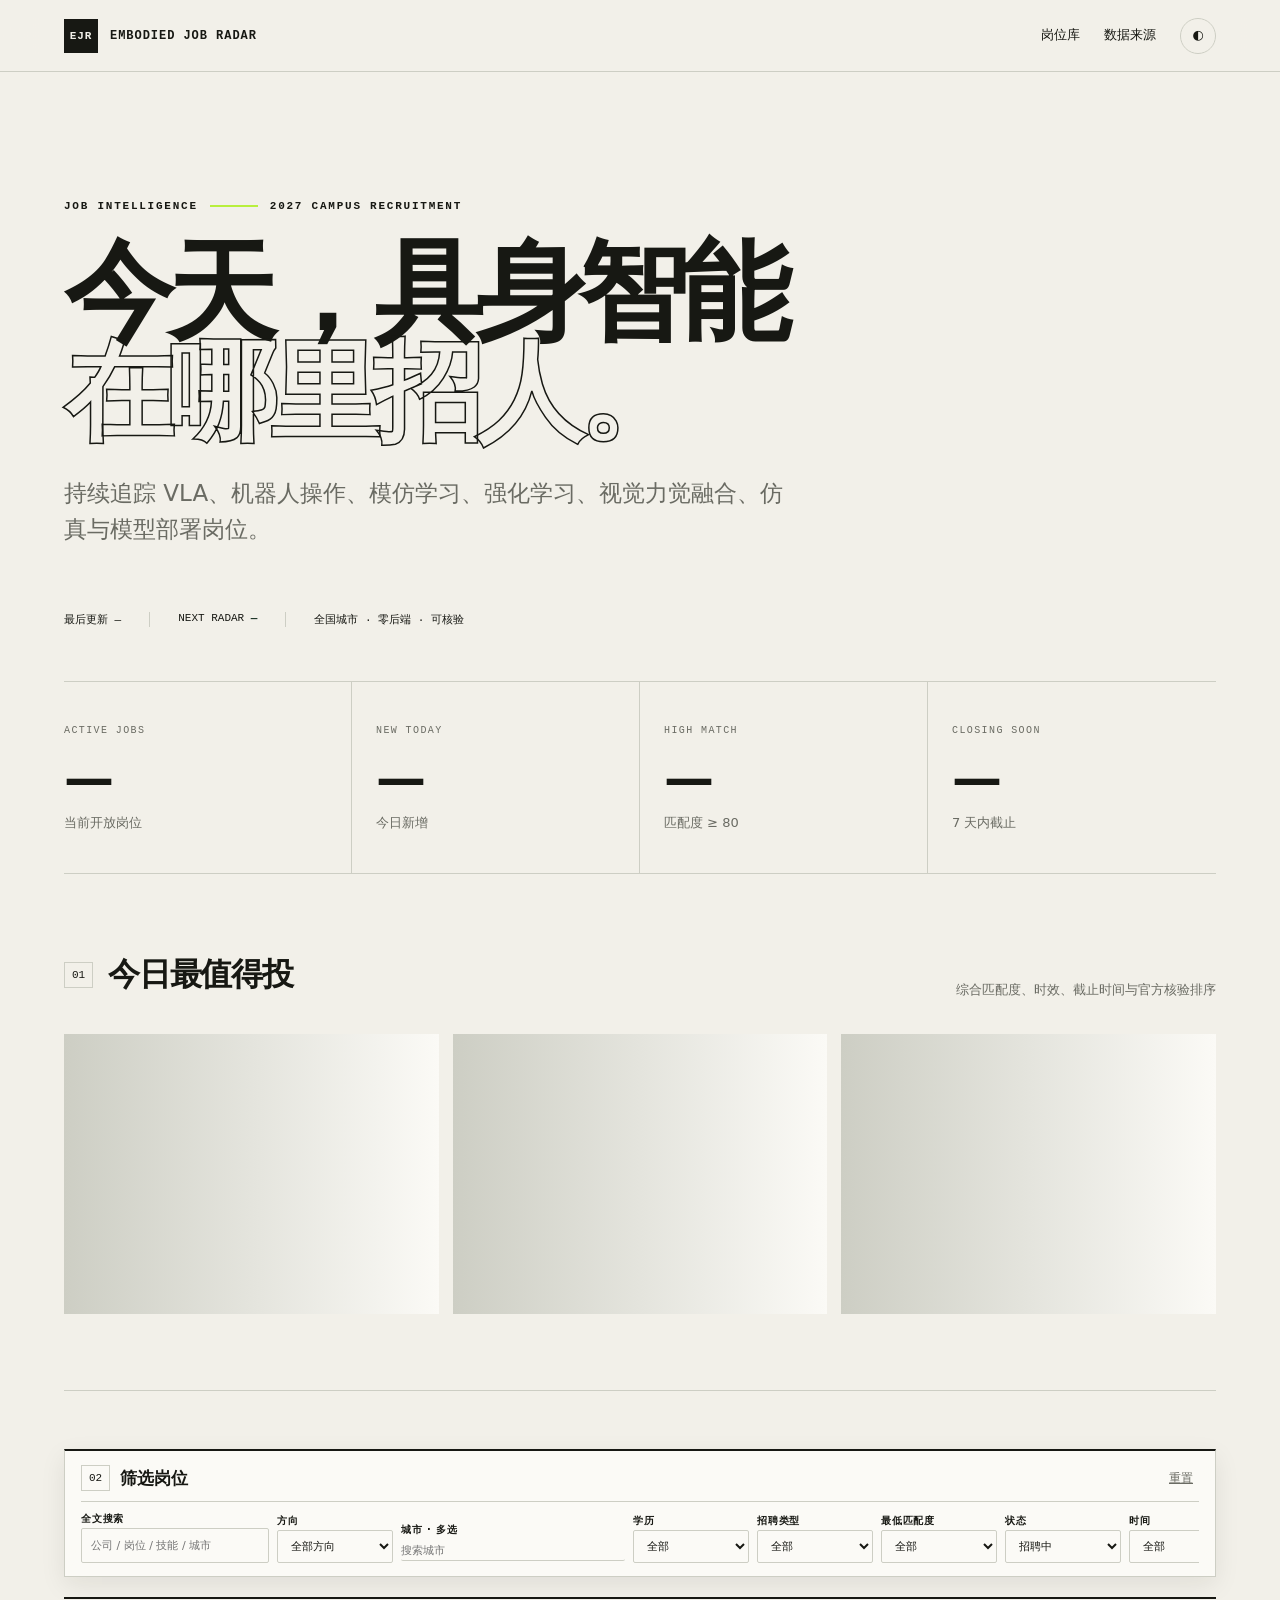
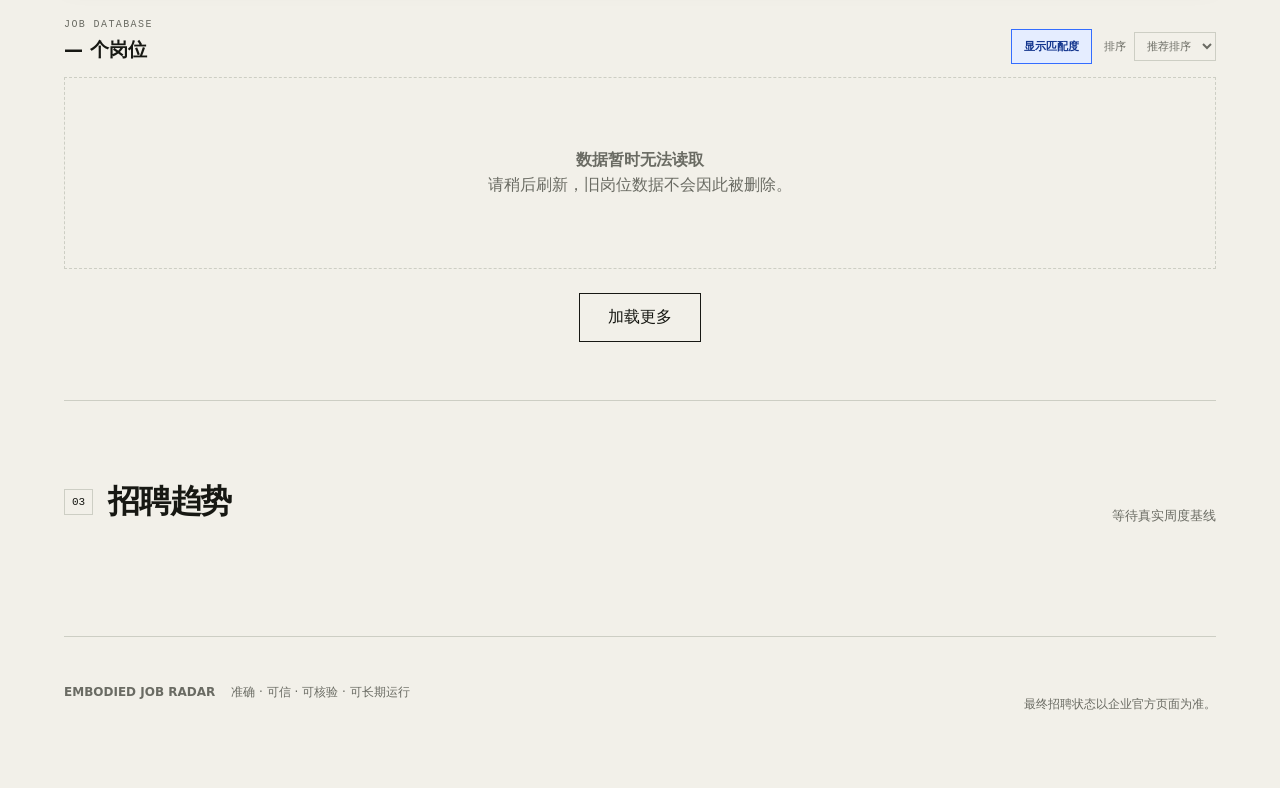
==== commit af83271c: "refine: denser cards and simpler filters" ====
--- a/web/index.html
+++ b/web/index.html
@@ -40,7 +40,6 @@
       <aside class="filters">
         <div class="filter-header"><div><span class="index">02</span><h2>筛选岗位</h2></div><button id="resetFilters" type="button">重置</button></div>
         <div class="filter-grid">
-          <div class="audience-filter"><span>招聘人群</span><div class="segmented" role="radiogroup" aria-label="招聘人群"><label><input type="radio" name="audience" value="campus" checked><span>校招 / 实习</span></label><label><input type="radio" name="audience" value="social"><span>社招 / 全职</span></label><label><input type="radio" name="audience" value="all"><span>全部</span></label></div></div>
           <label class="search-field"><span>全文搜索</span><input id="searchInput" type="search" placeholder="公司 / 岗位 / 技能 / 城市" autocomplete="off"></label>
           <label><span>方向</span><select id="topicFilter"><option value="">全部方向</option></select></label>
           <div class="city-filter"><span>城市 · 多选</span><input id="citySearch" type="search" placeholder="搜索城市"><div id="cityOptions" class="city-options"></div></div>
@@ -49,7 +48,6 @@
           <label><span>最低匹配度</span><select id="scoreFilter"><option value="0">全部</option><option value="90">S · 90+</option><option value="80">A · 80+</option><option value="70">B · 70+</option></select></label>
           <label><span>状态</span><select id="statusFilter"><option value="active" selected>招聘中</option><option value="closing_soon">即将截止</option><option value="unknown">状态未知</option><option value="expired">历史岗位</option><option value="all">全部</option></select></label>
           <label><span>时间</span><select id="timeFilter"><option value="0">全部</option><option value="1">今日新增</option><option value="3">近 3 天</option><option value="7">近 7 天</option><option value="30">近 30 天</option></select></label>
-          <label class="toggle-row"><input id="doctoralToggle" type="checkbox"><span>包含博士专属岗位</span></label>
         </div>
       </aside>
 
--- a/web/assets/style.css
+++ b/web/assets/style.css
@@ -107,76 +107,76 @@
 .skeleton { height: 280px; background: linear-gradient(90deg, var(--line), var(--paper), var(--line)); background-size: 200%; animation: pulse 1.5s infinite; }
 @keyframes pulse { to { background-position: -200% 0; } }
 
-.jobs-layout { display: block; padding: 76px 0; border-bottom: 1px solid var(--line); }
-.filters { border: 1px solid var(--line); border-top: 4px solid var(--blue); background: var(--paper); padding: 22px 24px 24px; margin-bottom: 30px; box-shadow: 0 10px 30px rgba(52, 109, 255, .08); }
-.filter-header { display: flex; justify-content: space-between; align-items: center; padding: 0 0 18px; border-bottom: 1px solid var(--line); }
+.jobs-layout { display: block; padding: 58px 0; border-bottom: 1px solid var(--line); }
+.filters { position: sticky; top: 72px; z-index: 15; border: 1px solid var(--line); border-top: 2px solid var(--ink); background: color-mix(in srgb, var(--paper) 96%, transparent); padding: 14px 16px 10px; margin-bottom: 20px; box-shadow: 0 8px 24px rgba(23, 24, 19, .08); backdrop-filter: blur(14px); }
+.filter-header { display: flex; justify-content: space-between; align-items: center; padding: 0 0 10px; border-bottom: 1px solid var(--line); }
 .filter-header > div { display: flex; align-items: center; gap: 10px; }
-.filter-header h2 { font-size: 18px; margin: 0; }
+.filter-header h2 { font-size: 17px; margin: 0; }
 .filter-header button { border: 0; background: none; font-size: 12px; color: var(--muted); text-decoration: underline; }
-.filter-grid { display: grid; grid-template-columns: minmax(240px, 2fr) repeat(4, minmax(140px, 1fr)); gap: 12px; margin-top: 18px; }
-.filter-grid > label, .filter-grid > .city-filter, .filter-grid > .audience-filter { display: block; padding: 0; }
-.filters label > span, .city-filter > span, .audience-filter > span { display: block; font-size: 11px; font-weight: 750; letter-spacing: .08em; margin-bottom: 8px; }
-.filters input[type=search], .filters select { width: 100%; border: 1px solid var(--line); background: var(--paper); padding: 11px 12px; border-radius: 2px; }
-.search-field input { font-size: 13px; }
-.city-filter > input { width: 100%; border: 0; border-bottom: 1px solid var(--line); background: transparent; padding: 8px 0; margin-bottom: 10px; }
-.city-options { display: flex; gap: 7px; flex-wrap: wrap; max-height: 74px; overflow: auto; }
+.filter-grid { display: flex; align-items: flex-end; gap: 8px; margin-top: 11px; padding-bottom: 3px; overflow-x: auto; overflow-y: hidden; flex-wrap: nowrap; scrollbar-width: thin; }
+.filter-grid > label, .filter-grid > .city-filter { display: block; padding: 0; flex: 0 0 auto; }
+.filter-grid > .search-field { width: 188px; }
+.filter-grid > label:not(.search-field) { width: 116px; }
+.filter-grid > .city-filter { width: 224px; }
+.filters label > span, .city-filter > span { display: block; font-size: 10px; font-weight: 750; letter-spacing: .08em; line-height: 1.1; margin-bottom: 4px; white-space: nowrap; }
+.filters input[type=search], .filters select { width: 100%; border: 1px solid var(--line); background: var(--paper); padding: 8px 9px; border-radius: 2px; font-size: 11px; }
+.search-field input { font-size: 12px; }
+.filters .city-filter > span { margin-bottom: 2px; }
+.filters .city-filter > input { width: 100%; border: 0; border-bottom: 1px solid var(--line); background: transparent; padding: 2px 0; margin-bottom: 2px; font-size: 11px; height: 20px; }
+.city-options { display: flex; gap: 5px; flex-wrap: nowrap; max-height: 21px; overflow-x: auto; overflow-y: hidden; scrollbar-width: thin; }
 .city-options label { position: relative; }
 .city-options input { position: absolute; opacity: 0; }
-.city-options span { display: block; border: 1px solid var(--line); padding: 5px 8px; font-size: 11px; }
+.city-options span { display: block; border: 1px solid var(--line); padding: 2px 6px; margin: 0 !important; font-size: 9px; line-height: 16px; white-space: nowrap; }
 .city-options input:checked + span { background: var(--blue); color: #fff; border-color: var(--blue); }
-.toggle-row { display: flex !important; align-items: center; gap: 8px; }
-.toggle-row input { accent-color: var(--accent-2); }
-.toggle-row span { margin: 0 !important; }
-.audience-filter { grid-column: 1 / -1; border-top: 1px solid var(--line); padding-top: 16px !important; }
-.segmented { display: flex; gap: 8px; flex-wrap: wrap; }
-.segmented label { position: relative; }
-.segmented input { position: absolute; opacity: 0; }
-.segmented span { display: block; border: 1px solid var(--line); background: var(--bg); padding: 8px 15px; font-size: 12px; cursor: pointer; transition: background .2s, color .2s, border-color .2s; }
-.segmented input:checked + span { background: var(--blue); border-color: var(--blue); color: #fff; box-shadow: 0 5px 12px rgba(52, 109, 255, .2); }
-
-.results-toolbar { display: flex; align-items: flex-end; justify-content: space-between; border-top: 3px solid var(--ink); padding: 15px 0 20px; }
-.results-toolbar strong { display: block; font-size: 21px; }
+
+.results-toolbar { display: flex; align-items: flex-end; justify-content: space-between; border-top: 2px solid var(--ink); padding: 11px 0 13px; }
+.results-toolbar strong { display: block; font-size: 19px; }
 .results-actions { display: flex; align-items: center; gap: 12px; }
 .results-toolbar label { font-size: 11px; color: var(--muted); display: flex; align-items: center; gap: 8px; }
-.results-toolbar select { background: transparent; border: 1px solid var(--line); padding: 8px; }
+.results-toolbar select { background: transparent; border: 1px solid var(--line); padding: 6px 8px; }
 .score-toggle { border: 1px solid var(--blue); background: var(--blue-soft); color: var(--blue-deep); padding: 8px 12px; font-size: 11px; font-weight: 750; }
 .score-toggle.is-on { background: var(--blue); color: #fff; }
-.job-list { display: grid; gap: 14px; }
-.job-card { background: var(--paper); border: 1px solid var(--line); padding: 24px; display: grid; grid-template-columns: minmax(0, 1fr) 152px; gap: 24px; transition: transform .25s ease, border-color .25s ease, box-shadow .25s ease; }
-.job-card:hover { transform: translateY(-5px); border-color: var(--blue); box-shadow: 0 18px 42px rgba(52, 109, 255, .18); }
-.job-card header { display: flex; justify-content: space-between; gap: 16px; }
-.job-card h3 { font-size: 21px; line-height: 1.25; margin: 4px 0 7px; letter-spacing: -.025em; }
-.job-card .company-link { font-size: 12px; font-weight: 750; color: var(--muted); }
-.badge-row, .tag-row { display: flex; gap: 6px; flex-wrap: wrap; }
-.badge, .tag { font: 700 9px ui-monospace, monospace; letter-spacing: .06em; border: 1px solid var(--line); padding: 4px 6px; }
+.job-list { display: grid; gap: 9px; }
+.job-card { background: var(--paper); border: 1px solid var(--line); padding: 7px 12px; display: grid; grid-template-columns: minmax(0, 1fr) 120px; gap: 12px; transition: transform .2s ease, border-color .2s ease, box-shadow .2s ease; }
+.job-card:hover { transform: translateY(-3px); border-color: var(--ink); box-shadow: 0 12px 24px rgba(23, 24, 19, .12); }
+.job-main { min-width: 0; }
+.card-company-row, .card-title-row { display: flex; align-items: center; justify-content: space-between; gap: 14px; min-width: 0; }
+.company-wrap { display: flex; align-items: center; gap: 8px; min-width: 0; flex: 1 1 auto; }
+.job-card h3 { min-width: 0; flex: 1 1 auto; font-size: 16px; line-height: 1.1; margin: 0; letter-spacing: -.025em; }
+.job-card .company-link { font-size: 11px; font-weight: 750; color: var(--muted); white-space: nowrap; }
+.badge-row, .tag-row { display: flex; gap: 5px; flex-wrap: nowrap; overflow: hidden; }
+.badge, .tag { font: 700 10px/1 ui-monospace, monospace; letter-spacing: .04em; border: 1px solid var(--line); padding: 2px 5px; white-space: nowrap; }
 .badge.official { background: var(--accent); color: #17200d; border-color: var(--accent); }
 .badge.warn { color: var(--danger); }
-.job-meta { display: flex; align-items: center; justify-content: space-between; flex-wrap: wrap; gap: 8px 12px; font-size: 12px; font-weight: 750; margin: 16px 0 0; padding: 11px 13px; background: var(--blue); color: #fff; border: 1px solid var(--blue); box-shadow: 0 8px 20px rgba(52, 109, 255, .2); }
-.salary-pill { background: #fff; color: var(--blue-deep); padding: 4px 8px; font-size: 11px; white-space: nowrap; }
-.tag-row { margin: 14px 0; }
-.tag { font-family: inherit; font-size: 10px; background: color-mix(in srgb, var(--accent) 16%, transparent); border-color: color-mix(in srgb, var(--accent-2) 20%, var(--line)); }
-.dates { display: flex; gap: 16px; flex-wrap: wrap; font: 10px ui-monospace, monospace; color: var(--muted); margin-top: 18px; }
-.analysis-disclosure { margin-top: 12px; text-align: right; }
-.analysis-disclosure details { display: inline-block; width: 100%; text-align: left; }
-.analysis-disclosure summary { display: block; text-align: right; cursor: pointer; list-style: none; color: var(--blue-deep); font-size: 11px; font-weight: 750; user-select: none; }
+.job-meta { display: flex; align-items: center; justify-content: flex-end; flex-wrap: nowrap; gap: 4px 8px; max-width: 62%; min-width: 0; color: var(--muted); font-size: 11px; font-weight: 650; text-align: right; line-height: 1.2; white-space: nowrap; overflow: hidden; }
+.job-meta > span:first-child { min-width: 0; overflow: hidden; text-overflow: ellipsis; }
+.salary-pill { border: 1px solid var(--line); background: var(--bg); color: var(--ink); padding: 2px 6px; font-size: 10px; white-space: nowrap; }
+.tag-row { justify-content: flex-end; max-width: 58%; margin: 0; }
+.tag { font-family: inherit; font-size: 10px; background: color-mix(in srgb, var(--accent) 16%, transparent); border-color: color-mix(in srgb, var(--accent-2) 20%, var(--line)); padding: 2px 5px; }
+.dates { display: flex; gap: 8px; flex-wrap: nowrap; min-width: 0; overflow: hidden; font: 10px/1.15 ui-monospace, monospace; color: var(--muted); margin-top: 3px; white-space: nowrap; }
+.dates span { flex: 0 0 auto; white-space: nowrap; }
+.dates span:last-child { min-width: 0; flex: 1 1 auto; overflow: hidden; text-overflow: ellipsis; }
+.analysis-disclosure { margin-top: 1px; text-align: right; font-size: 10px; line-height: 1.1; }
+.analysis-disclosure details { display: block; width: 100%; text-align: left; }
+.analysis-disclosure summary { display: block; text-align: right; cursor: pointer; list-style: none; color: var(--blue-deep); font-size: 10px; line-height: 1.1; font-weight: 750; user-select: none; }
 .analysis-disclosure summary::-webkit-details-marker { display: none; }
 .disclosure-arrow { display: inline-block; margin-left: 4px; font-size: 15px; line-height: .6; transition: transform .2s ease; }
 .analysis-disclosure details[open] .disclosure-arrow { transform: rotate(180deg); }
-.analysis { display: grid; grid-template-columns: 1fr 1fr; gap: 16px; margin-top: 13px; padding: 16px; border: 1px solid var(--line); background: color-mix(in srgb, var(--blue-soft) 35%, var(--paper)); }
+.analysis { display: grid; grid-template-columns: 1fr 1fr; gap: 16px; margin-top: 9px; padding: 12px; border: 1px solid var(--line); background: color-mix(in srgb, var(--blue-soft) 35%, var(--paper)); }
 .analysis h4 { font-size: 11px; margin: 0 0 7px; }
 .analysis ul { list-style: none; margin: 0; padding: 0; font-size: 11px; color: var(--muted); }
 .analysis li { margin: 4px 0; }
 .analysis .reasons li:before { content: "✓ "; color: var(--accent-2); font-weight: bold; }
 .analysis .gaps li:before { content: "△ "; color: var(--danger); }
-.score-column { border-left: 1px solid var(--line); padding-left: 20px; display: flex; flex-direction: column; align-items: flex-start; }
+.score-column { border-left: 1px solid var(--line); padding-left: 10px; display: flex; flex-direction: column; align-items: flex-start; }
 .score-column small { color: var(--muted); font: 10px ui-monospace, monospace; }
-.score { font-size: 46px; font-weight: 750; letter-spacing: -.06em; line-height: 1; margin: 8px 0; }
+.score { font-size: 32px; font-weight: 750; letter-spacing: -.06em; line-height: 1; margin: 3px 0; }
 .score b { font-size: 18px; color: var(--accent-2); }
 .recommendation { font-size: 11px; font-weight: 700; }
 .score-column.is-hidden { justify-content: space-between; }
-.score-hidden-copy { color: var(--muted); font-size: 10px; line-height: 1.4; }
-.score-reveal { border: 1px solid var(--blue); color: var(--blue-deep); background: var(--blue-soft); padding: 7px 9px; font-size: 10px; font-weight: 750; margin-top: 10px; }
-.apply-button { margin-top: auto; width: 100%; border: 0; background: var(--ink); color: var(--bg); padding: 11px; text-align: center; font-size: 12px; font-weight: 750; }
+.score-hidden-copy { color: var(--muted); font-size: 9px; line-height: 1.1; }
+.score-reveal { border: 1px solid var(--blue); color: var(--blue-deep); background: var(--blue-soft); padding: 3px 6px; font-size: 9px; line-height: 1.1; font-weight: 750; margin-top: 3px; }
+.apply-button { margin-top: auto; width: 100%; border: 0; background: var(--ink); color: var(--bg); padding: 4px; line-height: 1.1; text-align: center; font-size: 11px; font-weight: 750; }
 .apply-button.secondary { background: transparent; color: var(--ink); border: 1px solid var(--ink); }
 .load-more { display: block; margin: 24px auto 0; border: 1px solid var(--ink); background: transparent; padding: 11px 28px; }
 .empty { padding: 70px 24px; text-align: center; border: 1px dashed var(--line); color: var(--muted); }
@@ -217,8 +217,8 @@
 .skill-cloud b { border: 1px solid var(--line); padding: 6px 9px; font-size: 11px; }
 
 @media (max-width: 1100px) {
-  .filter-grid { grid-template-columns: repeat(3, minmax(150px, 1fr)); }
-  .search-field { grid-column: span 2; }
+  .filter-grid > .search-field { width: 176px; }
+  .filter-grid > .city-filter { width: 208px; }
 }
 @media (max-width: 980px) {
   .stat-grid { grid-template-columns: repeat(2, 1fr); }
@@ -242,15 +242,17 @@
   .stat-grid strong { font-size: 40px; }
   .section-heading { align-items: flex-start; flex-direction: column; }
   .jobs-layout, .priority-section, .trend-section { padding: 54px 0; }
-  .filters { padding: 18px 16px; }
-  .filter-grid { grid-template-columns: 1fr; }
-  .search-field, .audience-filter { grid-column: auto; }
+  .filters { top: 60px; padding: 12px; }
+  .filter-grid { gap: 8px; }
   .results-toolbar { align-items: flex-start; flex-direction: column; gap: 16px; }
   .results-actions { width: 100%; justify-content: space-between; }
   .results-actions label { flex: 1; justify-content: flex-end; }
-  .job-card { grid-template-columns: 1fr; padding: 19px; }
-  .job-card header { flex-direction: column; }
-  .job-meta { align-items: flex-start; flex-direction: column; }
+  .job-card { grid-template-columns: 1fr; padding: 10px; }
+  .card-company-row, .card-title-row { align-items: flex-start; flex-direction: column; gap: 5px; }
+  .company-wrap { width: 100%; justify-content: space-between; }
+  .badge-row, .tag-row { flex-wrap: wrap; overflow: visible; }
+  .tag-row, .job-meta { max-width: 100%; justify-content: flex-start; text-align: left; }
+  .job-meta { flex-wrap: wrap; white-space: normal; overflow: visible; }
   .score-column { border-left: 0; border-top: 1px solid var(--line); padding: 15px 0 0; display: grid; grid-template-columns: 1fr auto; align-items: center; }
   .score-column .apply-button { grid-column: 1 / -1; margin-top: 14px; }
   .analysis { grid-template-columns: 1fr; }
